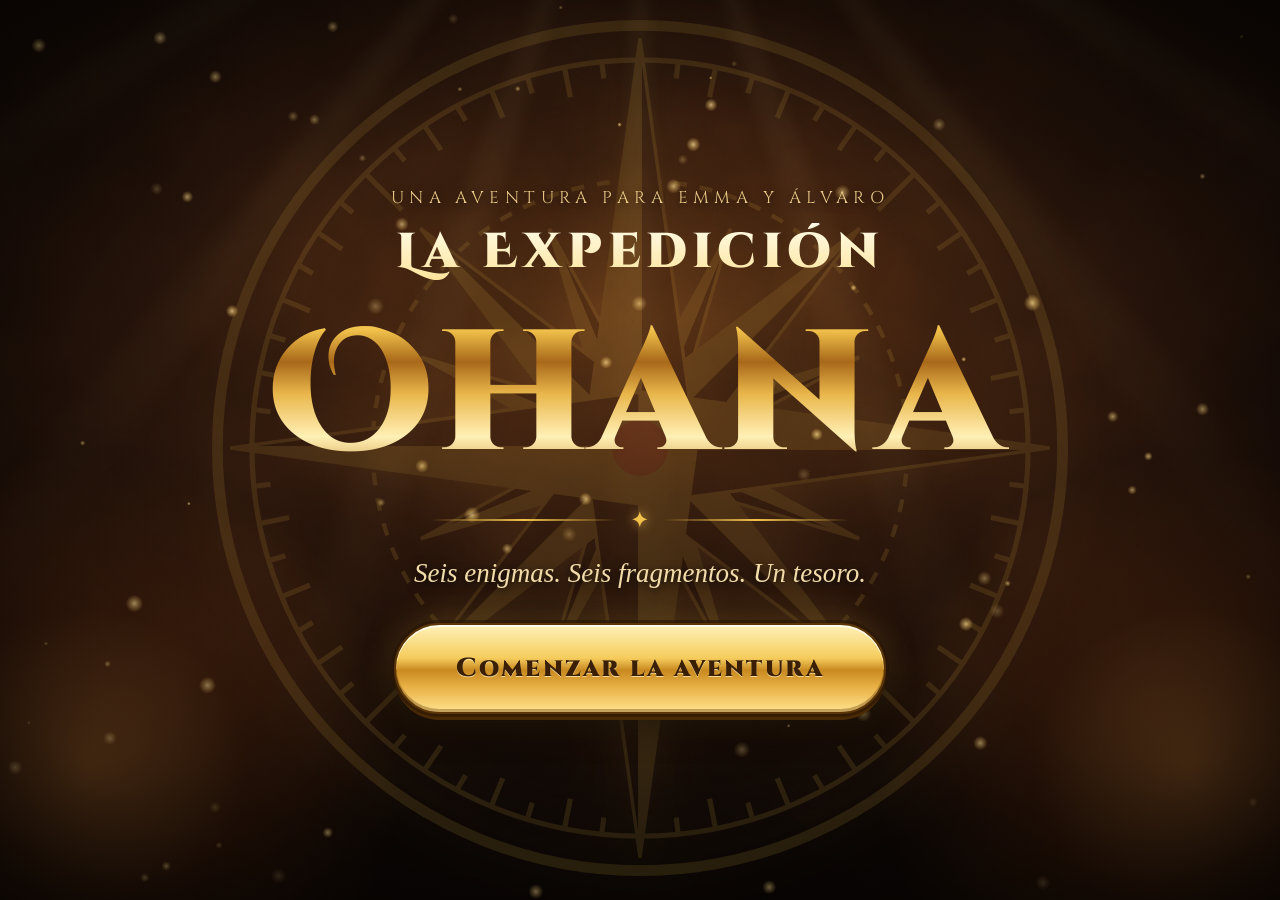
==== index.html @ 1b736126 "La Expedición Ohana: juego de búsqueda del tesoro Seis enigmas, fragmentos de mapa, puzzle, cofre de" ====
<!doctype html>
<html lang="es">
<head>
<meta charset="utf-8">
<meta name="viewport" content="width=device-width, initial-scale=1, maximum-scale=1, user-scalable=no, viewport-fit=cover">
<meta name="theme-color" content="#120a05">
<meta name="mobile-web-app-capable" content="yes">
<title>La Expedición Ohana</title>
<link rel="manifest" href="manifest.webmanifest">
<link rel="icon" href="icons/icon.svg" type="image/svg+xml">
<link rel="preconnect" href="https://fonts.googleapis.com">
<link rel="preconnect" href="https://fonts.gstatic.com" crossorigin>
<link href="https://fonts.googleapis.com/css2?family=Cinzel+Decorative:wght@700;900&family=Cinzel:wght@500;700;900&family=IM+Fell+English:ital@0;1&family=IM+Fell+English+SC&display=swap" rel="stylesheet">
<link rel="stylesheet" href="css/style.css">
</head>
<body>

<!-- Filtros SVG globales y el arte del mapa (se reutiliza en piezas y puzzle) -->
<svg id="globalDefs" width="0" height="0" style="position:absolute" aria-hidden="true">
  <defs>
    <filter id="rough" x="-5%" y="-5%" width="110%" height="110%">
      <feTurbulence type="fractalNoise" baseFrequency="0.035" numOctaves="4" seed="7" result="n"/>
      <feDisplacementMap in="SourceGraphic" in2="n" scale="14" xChannelSelector="R" yChannelSelector="G"/>
    </filter>
    <filter id="inkBleed" x="-5%" y="-5%" width="110%" height="110%">
      <feTurbulence type="fractalNoise" baseFrequency="0.9" numOctaves="2" seed="3" result="n"/>
      <feDisplacementMap in="SourceGraphic" in2="n" scale="1.6"/>
    </filter>
  </defs>
</svg>

<div id="ambient" aria-hidden="true">
  <div class="bg-base"></div>
  <div class="rays"></div>
  <div class="torch torch-l"></div>
  <div class="torch torch-r"></div>
  <canvas id="dust"></canvas>
  <div class="vignette"></div>
</div>

<!-- HUD -->
<header id="hud" class="hidden">
  <button id="parentBtn" class="hud-compass" aria-label="Brújula">
    <svg viewBox="0 0 100 100"><use href="#compassIcon"/></svg>
  </button>
  <div id="medals"></div>
  <button id="soundBtn" class="hud-sound" aria-label="Sonido"></button>
</header>

<main id="stage">

  <!-- INTRO -->
  <section id="s-intro" class="scene">
    <div class="intro-compass" aria-hidden="true">
      <svg viewBox="0 0 100 100"><use href="#compassIcon"/></svg>
    </div>
    <div id="introMascots"></div>
    <div class="intro-content">
      <p class="kicker">Una aventura para <span id="introNames"></span></p>
      <h1 class="title-gold"><span>La Expedición</span><span class="big">Ohana</span></h1>
      <div class="divider"><i></i><b>✦</b><i></i></div>
      <p class="tagline">Seis enigmas. Seis fragmentos. Un tesoro.</p>
      <button id="btnStart" class="btn-gold big">Comenzar la aventura</button>
      <button id="btnRestart" class="btn-ghost hidden">Empezar desde el principio</button>
    </div>
  </section>

  <!-- CARTA -->
  <section id="s-story" class="scene">
    <div class="parchment letter">
      <div class="seal" aria-hidden="true"><span>O</span></div>
      <div class="avatars" id="avatars"></div>
      <div id="letterText" class="letter-text"></div>
      <button id="btnAccept" class="btn-gold hidden">Aceptamos la misión</button>
    </div>
  </section>

  <!-- PISTA -->
  <section id="s-clue" class="scene">
    <div class="parchment clue">
      <p class="clue-num" id="clueNum"></p>
      <h2 class="clue-title" id="clueTitle"></h2>
      <div class="divider ink"><i></i><b>❦</b><i></i></div>
      <div class="riddle" id="riddle"></div>
      <div class="hints" id="hints"></div>
      <button id="btnHint" class="btn-ink">✧ Necesitamos una ayuda</button>
      <div id="clueMascot"></div>
    </div>
    <form id="codeForm" class="code-box" autocomplete="off">
      <label for="codeInput">Código secreto del fragmento</label>
      <div class="code-row">
        <input id="codeInput" type="text" inputmode="text" autocapitalize="characters" autocomplete="off" autocorrect="off" spellcheck="false" maxlength="16" placeholder="· · · · · ·">
        <button type="submit" class="btn-gold">Descifrar</button>
      </div>
      <p id="codeMsg" class="code-msg" aria-live="polite"></p>
    </form>
  </section>

  <!-- PUZZLE -->
  <section id="s-puzzle" class="scene">
    <div class="puzzle-head">
      <h2 class="title-gold small">Reconstruid el mapa</h2>
      <p class="sub">Arrastrad cada fragmento a su sitio</p>
    </div>
    <div id="puzzleWrap"></div>
    <button id="btnToChest" class="btn-gold big hidden">¡Seguir el mapa hasta la X!</button>
  </section>

  <!-- COFRE -->
  <section id="s-chest" class="scene">
    <div class="chest-head">
      <h2 class="title-gold small" id="chestTitle">El Cofre Ohana</h2>
      <p class="sub" id="chestSub">Está sellado con cadenas antiguas… ¡Golpeadlo entre los dos para romperlas!</p>
    </div>
    <div id="chestWrap">
      <div class="chest-rays"></div>
      <div id="chestSvgHolder"></div>
    </div>
    <div class="tap-counter">
      <svg viewBox="0 0 120 120" class="ring">
        <circle cx="60" cy="60" r="52" class="ring-bg"/>
        <circle cx="60" cy="60" r="52" class="ring-fg" id="ringFg"/>
      </svg>
      <div class="tap-num"><b id="tapNum">100</b><span>toques</span></div>
    </div>
    <div id="flash"></div>
  </section>

  <!-- PREMIO -->
  <section id="s-reveal" class="scene">
    <div class="night"></div>
    <div class="castle" id="castle"></div>
    <div class="reveal-content">
      <p class="kicker reveal-step">El tesoro de la Expedición Ohana es…</p>
      <h1 class="title-gold reveal-title reveal-step" id="revealTitle"></h1>
      <div class="ticket reveal-step" id="ticket"></div>
      <div class="mascot-row reveal-step" id="revealMascots"></div>
      <figure class="polaroid reveal-step hidden" id="polaroid">
        <img id="familyPhoto" alt="La familia Ohana">
        <figcaption>Familia Ohana</figcaption>
      </figure>
      <div class="final-msg reveal-step" id="finalMsg"></div>
    </div>
  </section>
</main>

<!-- Overlay de fragmento conseguido -->
<div id="pieceOverlay" class="overlay hidden">
  <div class="ov-rays"></div>
  <div class="ov-content">
    <p class="kicker" id="ovKicker"></p>
    <div class="ov-piece" id="ovPiece"></div>
    <div class="ov-word" id="ovWord"></div>
    <div class="ov-phrase" id="ovPhrase"></div>
    <button id="btnNext" class="btn-gold big"></button>
  </div>
</div>

<!-- Panel de padres -->
<div id="parentPanel" class="overlay hidden">
  <div class="parchment panel">
    <h3>Cuaderno del jefe de expedición</h3>
    <div id="pinStep">
      <p>Introduce el PIN</p>
      <input id="pinInput" type="password" inputmode="numeric" maxlength="6">
      <button id="pinOk" class="btn-ink">Entrar</button>
    </div>
    <div id="parentTools" class="hidden">
      <div id="parentCodes"></div>
      <div class="tools">
        <button data-act="skip" class="btn-ink">Saltar pista actual</button>
        <button data-act="puzzle" class="btn-ink">Ir al puzzle</button>
        <button data-act="chest" class="btn-ink">Ir al cofre</button>
        <button data-act="reveal" class="btn-ink">Ir al premio</button>
        <button data-act="reset" class="btn-ink danger">Reiniciar todo</button>
      </div>
    </div>
    <button id="parentClose" class="btn-ghost dark">Cerrar</button>
  </div>
</div>

<canvas id="fx"></canvas>

<script src="js/config.js"></script>
<script src="js/textures.js"></script>
<script src="js/audio.js"></script>
<script src="js/map.js"></script>
<script src="js/fx.js"></script>
<script src="js/chest.js"></script>
<script src="js/puzzle.js"></script>
<script src="js/app.js"></script>
</body>
</html>
---- css/style.css ----
/* ==========================================================
   LA EXPEDICIÓN OHANA — estilos
   ========================================================== */
:root {
  --ink: #2b1a0e;
  --ink-soft: #5a3a1e;
  --gold-hi: #fff6d0;
  --gold: #f2c24b;
  --gold-mid: #c88a1f;
  --gold-lo: #6b4210;
  --night: #0b0604;
  --ember: #ff8a3d;
  --blood: #8e1b12;
  --paper: none; /* lo rellena textures.js */
  --hud-h: 64px;
  --font-title: 'Cinzel Decorative', 'Cinzel', Georgia, serif;
  --font-caps: 'Cinzel', Georgia, serif;
  --font-body: 'IM Fell English', Georgia, 'Times New Roman', serif;
  --font-sc: 'IM Fell English SC', 'IM Fell English', Georgia, serif;
  color-scheme: dark;
}

* { box-sizing: border-box; -webkit-tap-highlight-color: transparent; }
html, body { margin: 0; height: 100%; overflow: hidden; }
body {
  background: var(--night);
  color: #f3e3c0;
  font-family: var(--font-body);
  user-select: none; -webkit-user-select: none;
  touch-action: manipulation;
  overscroll-behavior: none;
}
button { font: inherit; cursor: pointer; }
.hidden { display: none !important; }

/* ---------- Ambiente ---------- */
#ambient { position: fixed; inset: 0; z-index: 0; pointer-events: none; overflow: hidden; }
.bg-base {
  position: absolute; inset: 0;
  background:
    radial-gradient(ellipse 80% 60% at 50% 35%, #4a2a12 0%, #24130a 45%, #0b0604 100%);
}
.bg-base::after {
  content: ''; position: absolute; inset: 0;
  background-image: var(--paper);
  background-size: 512px;
  mix-blend-mode: overlay; opacity: .35;
}
.rays {
  position: absolute; left: 50%; top: -30%; width: 220vmax; height: 220vmax;
  transform: translateX(-50%);
  background: repeating-conic-gradient(from 0deg at 50% 0%,
    rgba(255, 214, 140, .00) 0deg 6deg,
    rgba(255, 214, 140, .07) 8deg 10deg,
    rgba(255, 214, 140, .00) 12deg 19deg);
  mask-image: radial-gradient(ellipse 40% 45% at 50% 0%, #000 0%, transparent 100%);
  -webkit-mask-image: radial-gradient(ellipse 40% 45% at 50% 0%, #000 0%, transparent 100%);
  filter: blur(6px);
  animation: raysSway 18s ease-in-out infinite alternate;
}
@keyframes raysSway { from { transform: translateX(-50%) rotate(-6deg); } to { transform: translateX(-50%) rotate(6deg); } }
.torch {
  position: absolute; bottom: -20vmin; width: 70vmin; height: 70vmin; border-radius: 50%;
  background: radial-gradient(circle, rgba(255, 150, 60, .45) 0%, rgba(255, 110, 30, .15) 35%, transparent 70%);
  mix-blend-mode: screen;
  animation: flicker 2.3s infinite;
}
.torch-l { left: -25vmin; }
.torch-r { right: -25vmin; animation-delay: -1.1s; animation-duration: 2.9s; }
@keyframes flicker {
  0%,100% { opacity: .85; transform: scale(1); }
  12% { opacity: .65; transform: scale(.97); }
  25% { opacity: .95; transform: scale(1.02); }
  41% { opacity: .7; }
  58% { opacity: 1; transform: scale(1.03); }
  77% { opacity: .78; transform: scale(.98); }
}
#dust { position: absolute; inset: 0; width: 100%; height: 100%; }
.vignette {
  position: absolute; inset: 0;
  background: radial-gradient(ellipse 75% 70% at 50% 45%, transparent 45%, rgba(0,0,0,.75) 100%);
}
#fx { position: fixed; inset: 0; width: 100%; height: 100%; z-index: 60; pointer-events: none; }

/* ---------- Escenas ---------- */
#stage { position: fixed; inset: 0; z-index: 2; }
.scene {
  position: absolute; inset: 0;
  display: flex; flex-direction: column; align-items: center; justify-content: center;
  padding: calc(var(--hud-h) + 12px) 18px 24px;
  opacity: 0; visibility: hidden; pointer-events: none;
  transform: scale(1.03);
  transition: opacity .9s ease, transform 1.2s cubic-bezier(.2,.8,.2,1), visibility 0s .9s;
  overflow-y: auto; overflow-x: hidden;
}
.scene.active {
  opacity: 1; visibility: visible; pointer-events: auto; transform: none;
  transition: opacity .9s ease, transform 1.2s cubic-bezier(.2,.8,.2,1), visibility 0s;
}
#s-intro { padding-top: 24px; }

/* ---------- Tipografía dorada ---------- */
.title-gold {
  font-family: var(--font-title); font-weight: 900; margin: 0; text-align: center; line-height: 1;
  background:
    linear-gradient(105deg, transparent 38%, rgba(255,255,255,.95) 48%, transparent 58%),
    linear-gradient(180deg, #fffbe8 0%, #fde49a 22%, #f2c24b 40%, #a8681a 52%, #e9b64a 64%, #fff0b5 80%, #b9791c 100%);
  background-size: 300% 100%, 100% 100%;
  background-position: 150% 0, 0 0;
  -webkit-background-clip: text; background-clip: text; color: transparent;
  filter: drop-shadow(0 2px 0 #4a2a07) drop-shadow(0 3px 0 #2a1603) drop-shadow(0 10px 22px rgba(0,0,0,.75));
  animation: shine 5s ease-in-out infinite;
}
@keyframes shine { 0%, 55% { background-position: 150% 0, 0 0; } 100% { background-position: -60% 0, 0 0; } }
.title-gold span { display: block; padding: .14em 0 .04em; }
#s-intro .title-gold span:first-child { font-size: clamp(26px, 5.4vmin, 54px); letter-spacing: .12em; }
#s-intro .title-gold .big { font-size: clamp(76px, 19vmin, 190px); letter-spacing: .04em; margin-top: .05em; }
.title-gold.small { font-size: clamp(26px, 5.5vmin, 48px); }

.kicker {
  font-family: var(--font-caps); letter-spacing: .32em; text-transform: uppercase;
  font-size: clamp(12px, 2vmin, 17px); color: #e8c987; margin: 0 0 14px; text-align: center;
  text-shadow: 0 2px 8px rgba(0,0,0,.8);
}
.tagline { font-style: italic; font-size: clamp(18px, 3vmin, 28px); color: #f1dcaa; margin: 8px 0 34px; text-align: center; text-shadow: 0 2px 10px #000; }
.sub { font-style: italic; color: #e9d3a1; text-align: center; margin: 8px 0 0; font-size: clamp(16px, 2.5vmin, 22px); text-shadow: 0 2px 8px #000; }

.divider { display: flex; align-items: center; gap: 14px; width: min(420px, 70vw); margin: 18px auto; color: var(--gold); }
.divider i { flex: 1; height: 2px; background: linear-gradient(90deg, transparent, var(--gold), transparent); }
.divider b { font-size: 20px; text-shadow: 0 0 12px rgba(255,200,90,.8); }
.divider.ink { color: var(--ink-soft); margin: 10px auto 18px; }
.divider.ink i { background: linear-gradient(90deg, transparent, var(--ink-soft), transparent); height: 1.5px; }
.divider.ink b { text-shadow: none; }

/* ---------- Intro ---------- */
.intro-compass {
  position: absolute; width: min(115vmin, 980px); aspect-ratio: 1; left: 50%; top: 50%;
  transform: translate(-50%, -50%); opacity: .13;
  animation: spinSlow 120s linear infinite;
  filter: drop-shadow(0 0 30px rgba(255,190,90,.6));
}
.intro-compass svg { width: 100%; height: 100%; }
@keyframes spinSlow { to { transform: translate(-50%, -50%) rotate(360deg); } }
.intro-content { position: relative; display: flex; flex-direction: column; align-items: center; }
.intro-content > * { opacity: 0; animation: rise 1.4s cubic-bezier(.2,.8,.2,1) forwards; }
.intro-content > *:nth-child(1) { animation-delay: .3s; }
.intro-content > *:nth-child(2) { animation-delay: .7s; }
.intro-content > *:nth-child(3) { animation-delay: 1.3s; }
.intro-content > *:nth-child(4) { animation-delay: 1.6s; }
.intro-content > *:nth-child(5) { animation-delay: 2.1s; }
.intro-content > *:nth-child(6) { animation-delay: 2.4s; }
@keyframes rise { from { opacity: 0; transform: translateY(30px); filter: blur(8px); } to { opacity: 1; transform: none; filter: none; } }

/* ---------- Botones ---------- */
.btn-gold {
  position: relative; overflow: hidden;
  font-family: var(--font-caps); font-weight: 900; letter-spacing: .08em;
  font-size: clamp(16px, 2.4vmin, 21px);
  color: #3a1f05; text-shadow: 0 1px 0 rgba(255,245,200,.7);
  padding: .95em 2em; border-radius: 999px; border: 2px solid #5a3507;
  background: linear-gradient(180deg, #fff1b8 0%, #f5cc5c 38%, #c98a20 52%, #e9b247 72%, #ffe28e 100%);
  box-shadow:
    inset 0 2px 0 rgba(255,255,255,.75), inset 0 -3px 0 rgba(90,50,5,.35),
    0 0 0 3px rgba(40,20,4,.6), 0 6px 0 #4a2a05, 0 14px 30px rgba(0,0,0,.6), 0 0 34px rgba(255,190,80,.25);
  transition: transform .12s, box-shadow .12s, filter .2s;
}
.btn-gold.big { font-size: clamp(18px, 3vmin, 26px); padding: 1em 2.3em; }
.btn-gold::after {
  content: ''; position: absolute; top: -50%; bottom: -50%; width: 40%; left: -60%;
  background: linear-gradient(90deg, transparent, rgba(255,255,255,.85), transparent);
  transform: skewX(-20deg); animation: sheen 3.6s ease-in-out infinite;
}
@keyframes sheen { 0%, 60% { left: -60%; } 100% { left: 130%; } }
.btn-gold:active { transform: translateY(5px); box-shadow: inset 0 2px 0 rgba(255,255,255,.6), 0 0 0 3px rgba(40,20,4,.6), 0 1px 0 #4a2a05, 0 6px 14px rgba(0,0,0,.6); }
.btn-gold.pulse { animation: btnPulse 1.8s ease-in-out infinite; }
@keyframes btnPulse { 0%,100% { filter: brightness(1); } 50% { filter: brightness(1.18) drop-shadow(0 0 18px rgba(255,200,90,.8)); } }

.btn-ghost {
  margin-top: 18px; background: none; border: 1px solid rgba(240,200,120,.4); color: #e8cf9a;
  padding: .6em 1.4em; border-radius: 999px; font-family: var(--font-caps); letter-spacing: .1em; font-size: 14px;
}
.btn-ghost.dark { color: var(--ink); border-color: rgba(60,30,10,.4); }
.btn-ink {
  font-family: var(--font-sc); font-size: clamp(16px, 2.3vmin, 20px); color: var(--ink);
  background: rgba(120, 70, 20, .08); border: 1.5px solid rgba(70,40,15,.45); border-radius: 10px;
  padding: .55em 1.2em; transition: background .2s;
}
.btn-ink:active { background: rgba(120,70,20,.2); }
.btn-ink.danger { color: var(--blood); border-color: rgba(142,27,18,.5); }

/* ---------- Pergamino ---------- */
.parchment {
  position: relative; isolation: isolate;
  color: var(--ink);
  padding: clamp(26px, 5vmin, 56px) clamp(22px, 6vmin, 70px);
  width: min(820px, 100%);
}
.parchment::before {
  content: ''; position: absolute; inset: 0; z-index: -1;
  background-image:
    var(--paper),
    radial-gradient(ellipse at 50% 40%, #fbf0d2 0%, #f0dcab 45%, #ddb979 78%, #b98a4c 100%);
  background-size: 512px, 100% 100%;
  background-blend-mode: multiply;
  box-shadow:
    inset 0 0 70px rgba(110, 60, 15, .55),
    inset 0 0 14px rgba(80, 40, 8, .7),
    0 25px 60px rgba(0,0,0,.7), 0 4px 0 rgba(0,0,0,.2);
  border-radius: 6px;
  filter: url(#rough);
}
.parchment::after { /* manchas de tiempo */
  content: ''; position: absolute; inset: 0; z-index: -1; pointer-events: none; border-radius: 6px;
  background:
    radial-gradient(circle at 12% 18%, rgba(120,70,20,.18) 0, transparent 9%),
    radial-gradient(circle at 88% 82%, rgba(120,70,20,.14) 0, transparent 12%),
    radial-gradient(circle at 78% 14%, rgba(90,50,10,.10) 0, transparent 6%);
  filter: url(#rough);
}

/* Carta */
.letter { margin-top: 30px; max-width: 760px; text-align: left; transform-origin: top center; }
#s-story.active .letter { animation: unroll 1.4s cubic-bezier(.2,.8,.2,1) both; }
@keyframes unroll { from { clip-path: inset(0 0 100% 0); transform: translateY(-20px); } to { clip-path: inset(0 0 0 0); transform: none; } }
.letter-text { font-size: clamp(18px, 2.75vmin, 25px); line-height: 1.55; min-height: 9em; }
.letter-text p { margin: 0 0 .7em; }
.letter-text .w { opacity: 0; transition: opacity .5s; }
.letter-text .w.on { opacity: 1; }
.letter-text .sig { font-style: italic; text-align: right; }
.letter .btn-gold { display: block; margin: 22px auto 0; }
.seal {
  position: absolute; right: clamp(14px, 4vmin, 40px); top: -26px; width: 84px; height: 84px; border-radius: 50%;
  background: radial-gradient(circle at 35% 30%, #d8473a, #8e1b12 55%, #4a0a05 100%);
  box-shadow: 0 6px 14px rgba(0,0,0,.55), inset 0 -4px 8px rgba(0,0,0,.4), inset 0 3px 6px rgba(255,160,140,.35);
  display: grid; place-items: center; transform: rotate(-12deg);
  clip-path: polygon(50% 0, 62% 6%, 76% 4%, 84% 15%, 96% 22%, 95% 37%, 100% 50%, 95% 63%, 96% 78%, 84% 85%, 76% 96%, 62% 94%, 50% 100%, 38% 94%, 24% 96%, 16% 85%, 4% 78%, 5% 63%, 0 50%, 5% 37%, 4% 22%, 16% 15%, 24% 4%, 38% 6%);
}
.seal span { font-family: var(--font-title); font-size: 38px; color: #5a0d07; text-shadow: 0 1px 0 rgba(255,140,120,.4), 0 -1px 0 rgba(0,0,0,.4); }
.avatars { display: flex; gap: 22px; justify-content: center; margin-bottom: 14px; }
.avatar { display: flex; flex-direction: column; align-items: center; gap: 6px; font-family: var(--font-caps); font-weight: 700; color: var(--ink-soft); letter-spacing: .12em; font-size: 14px; }
.medallion {
  width: clamp(70px, 12vmin, 104px); aspect-ratio: 1; border-radius: 50%; padding: 5px;
  background: conic-gradient(from 30deg, #fff2b8, #c88a1f, #7a4a0f, #f2c24b, #fff2b8, #a8681a, #fff2b8);
  box-shadow: 0 6px 14px rgba(60,30,5,.5);
}
.medallion > * { width: 100%; height: 100%; border-radius: 50%; object-fit: cover; display: grid; place-items: center; }
.medallion .mono {
  background: radial-gradient(circle at 35% 30%, #4a2c14, #1d0f06);
  font-family: var(--font-title); font-weight: 900; color: var(--gold); font-size: clamp(30px, 5.5vmin, 46px);
  text-shadow: 0 2px 0 #000;
}

/* Pista */
.clue { max-width: 820px; text-align: center; }
.clue-num { font-family: var(--font-caps); letter-spacing: .35em; font-size: 13px; color: var(--ink-soft); margin: 0 0 6px; text-transform: uppercase; }
.clue-title { font-family: var(--font-caps); font-weight: 900; font-size: clamp(24px, 4.2vmin, 40px); margin: 0; color: #3a200b; text-shadow: 0 1px 0 rgba(255,240,200,.6); }
.riddle { font-size: clamp(18px, 2.85vmin, 27px); line-height: 1.5; font-style: italic; }
.riddle p { margin: 0 0 .25em; opacity: 0; transform: translateY(8px); filter: blur(4px); transition: all .9s ease; }
.riddle p.on { opacity: 1; transform: none; filter: none; }
.riddle p:first-child::first-letter { font-family: var(--font-title); font-size: 1.9em; color: #8e1b12; font-style: normal; line-height: .8; }
.hints { margin-top: 14px; }
.hint {
  margin: 10px auto 0; max-width: 620px; padding: 10px 14px; border-left: 3px solid #8e1b12;
  background: rgba(142,27,18,.07); text-align: left; font-size: clamp(16px, 2.4vmin, 21px);
  animation: inkIn .8s ease both;
}
.hint b { font-family: var(--font-sc); color: #8e1b12; font-weight: normal; }
@keyframes inkIn { from { opacity: 0; filter: blur(6px); } to { opacity: 1; filter: none; } }
.clue .btn-ink { margin-top: 16px; }

/* Código (tablilla de piedra) */
.code-box {
  margin-top: 22px; width: min(820px, 100%);
  padding: 18px 20px 14px; border-radius: 14px;
  background:
    var(--paper),
    linear-gradient(180deg, #3d3530 0%, #29221d 100%);
  background-size: 512px, 100%;
  background-blend-mode: overlay;
  box-shadow: inset 0 2px 0 rgba(255,255,255,.08), inset 0 -4px 10px rgba(0,0,0,.5), 0 14px 34px rgba(0,0,0,.6), 0 0 0 2px #120d0a, 0 0 0 4px rgba(200,140,40,.35);
}
.code-box label { display: block; text-align: center; font-family: var(--font-caps); letter-spacing: .3em; text-transform: uppercase; font-size: 12px; color: #c9a86a; margin-bottom: 10px; }
.code-row { display: flex; gap: 12px; align-items: center; }
#codeInput {
  flex: 1; min-width: 0; height: 64px; border-radius: 10px; border: none; outline: none;
  background: #17110d; color: #f5cf6a;
  box-shadow: inset 0 4px 10px rgba(0,0,0,.8), inset 0 -1px 0 rgba(255,255,255,.06);
  font-family: var(--font-caps); font-weight: 900; font-size: clamp(22px, 4vmin, 34px); letter-spacing: .28em;
  text-align: center; text-transform: uppercase;
  text-shadow: 0 0 12px rgba(245,190,80,.5), 0 -1px 0 #000;
}
#codeInput::placeholder { color: #5b4a37; letter-spacing: .2em; text-shadow: none; }
#codeInput:focus { box-shadow: inset 0 4px 10px rgba(0,0,0,.8), 0 0 0 2px rgba(245,190,80,.6), 0 0 22px rgba(245,190,80,.3); }
.code-row .btn-gold { padding: .9em 1.4em; white-space: nowrap; }
.code-msg { min-height: 1.4em; margin: 10px 0 0; text-align: center; font-style: italic; font-size: 18px; }
.code-msg.bad { color: #ff8b70; }
.code-msg.good { color: #ffe08a; }
.code-box.shake { animation: shake .55s; }
@keyframes shake { 10%,90% { transform: translateX(-2px); } 20%,80% { transform: translateX(5px); } 30%,50%,70% { transform: translateX(-10px); } 40%,60% { transform: translateX(10px); } }

/* ---------- HUD ---------- */
#hud {
  position: fixed; top: 0; left: 0; right: 0; height: var(--hud-h); z-index: 30;
  display: flex; align-items: center; justify-content: space-between; padding: 0 14px;
  background: linear-gradient(180deg, rgba(10,5,2,.85), rgba(10,5,2,0));
}
.hud-compass, .hud-sound {
  width: 46px; height: 46px; border-radius: 50%; border: none; padding: 4px;
  background: radial-gradient(circle at 35% 30%, #4a2c14, #1a0d05);
  box-shadow: 0 0 0 2px #c88a1f, 0 4px 10px rgba(0,0,0,.6);
  color: var(--gold); font-size: 20px;
}
.hud-compass svg { width: 100%; height: 100%; }
#medals { display: flex; gap: clamp(6px, 1.4vmin, 12px); }
.medal {
  width: clamp(34px, 6vmin, 46px); aspect-ratio: 1; border-radius: 50%;
  display: grid; place-items: center; position: relative;
  background: radial-gradient(circle at 40% 35%, #2c1a0c, #120904);
  box-shadow: 0 0 0 2px #6b4a24, inset 0 3px 6px rgba(0,0,0,.8);
  font-family: var(--font-caps); font-weight: 900; color: #6b4a24; font-size: 14px;
  transition: all .6s;
}
.medal.done {
  background: radial-gradient(circle at 35% 30%, #fff3c0, #f2c24b 45%, #a8681a 100%);
  box-shadow: 0 0 0 2px #fff0b0, 0 0 18px rgba(255,200,80,.85), inset 0 -3px 5px rgba(90,50,5,.5);
  color: #4a2a05;
}
.medal.current { box-shadow: 0 0 0 2px #f2c24b, 0 0 14px rgba(255,200,80,.5), inset 0 3px 6px rgba(0,0,0,.8); color: var(--gold); animation: medalPulse 1.6s ease-in-out infinite; }
@keyframes medalPulse { 50% { transform: scale(1.12); } }
.medal.pop { animation: medalPop .9s cubic-bezier(.2,1.6,.4,1); }
@keyframes medalPop { 0% { transform: scale(.3) rotate(-90deg); } 100% { transform: none; } }

/* ---------- Overlay fragmento ---------- */
.overlay {
  position: fixed; inset: 0; z-index: 50; display: grid; place-items: center;
  background: radial-gradient(ellipse at center, rgba(40,20,5,.88), rgba(4,2,1,.96));
  animation: fadeIn .5s ease both; overflow-y: auto; padding: 20px;
}
@keyframes fadeIn { from { opacity: 0; } }
.ov-rays {
  position: absolute; left: 50%; top: 42%; width: 200vmax; height: 200vmax; transform: translate(-50%,-50%);
  background: repeating-conic-gradient(rgba(255,210,120,.16) 0 7deg, transparent 7deg 18deg);
  mask-image: radial-gradient(circle, #000 0%, transparent 55%);
  -webkit-mask-image: radial-gradient(circle, #000 0%, transparent 55%);
  animation: spin 40s linear infinite; pointer-events: none;
}
@keyframes spin { to { transform: translate(-50%,-50%) rotate(360deg); } }
.ov-content { position: relative; display: flex; flex-direction: column; align-items: center; text-align: center; }
.ov-piece { width: min(56vmin, 420px); aspect-ratio: 1; perspective: 900px; margin: 6px 0 4px; }
.ov-piece svg { width: 100%; height: 100%; overflow: visible; filter: drop-shadow(0 0 26px rgba(255,200,90,.7)) drop-shadow(0 20px 30px rgba(0,0,0,.8)); animation: pieceIn 1.6s cubic-bezier(.2,.9,.25,1) both; }
@keyframes pieceIn {
  0% { transform: scale(.1) rotateY(720deg) rotateZ(-40deg); opacity: 0; }
  60% { opacity: 1; }
  100% { transform: none; opacity: 1; }
}
.ov-word {
  font-family: var(--font-title); font-weight: 900; font-size: clamp(34px, 7vmin, 64px); color: #ffe7a0;
  letter-spacing: .08em; text-shadow: 0 0 20px rgba(255,190,80,.8), 0 4px 0 #4a2a05;
  animation: stamp .7s 1.5s cubic-bezier(.3,1.8,.5,1) both;
}
@keyframes stamp { from { transform: scale(3); opacity: 0; } to { transform: none; opacity: 1; } }
.ov-phrase { font-style: italic; color: #e8cf9a; font-size: clamp(16px, 2.6vmin, 22px); margin: 8px 0 24px; min-height: 1.4em; animation: fadeIn 1s 2.1s both; }
.ov-phrase em { color: #ffe08a; }
#btnNext { animation: rise 1s 2.4s both; }

/* ---------- Puzzle ---------- */
#s-puzzle { justify-content: flex-start; padding-bottom: 12px; overflow: hidden; }
.puzzle-head { flex: none; }
#puzzleWrap { flex: 1; width: 100%; min-height: 0; position: relative; margin-top: 8px; }
#puzzleWrap svg { width: 100%; height: 100%; display: block; touch-action: none; overflow: visible; }
.piece { cursor: grab; }
.piece.dragging { cursor: grabbing; }
.piece.locked { cursor: default; }
.piece .outline { fill: none; stroke: rgba(60,30,8,.85); stroke-width: 3; }
.piece.locked .outline { stroke: rgba(60,30,8,.0); transition: stroke 1.5s; }
.piece-glow { animation: snapGlow 1s ease-out both; }
@keyframes snapGlow { 0% { stroke: #fff4c2; stroke-width: 14; opacity: 1; } 100% { stroke: #f2c24b; stroke-width: 2; opacity: 0; } }
#btnToChest { flex: none; margin-top: 10px; }
.map-x { animation: xPulse 1.4s ease-in-out infinite; transform-box: fill-box; transform-origin: center; }
@keyframes xPulse { 50% { transform: scale(1.18); filter: drop-shadow(0 0 10px #ff4020); } }
.trail-draw { stroke-dasharray: 3000; stroke-dashoffset: 3000; animation: drawTrail 3.5s ease forwards; }
@keyframes drawTrail { to { stroke-dashoffset: 0; } }

/* ---------- Cofre ---------- */
#s-chest { justify-content: flex-start; overflow: hidden; }
.chest-head { flex: none; max-width: 760px; }
#chestWrap { position: relative; flex: 1; width: 100%; min-height: 0; display: grid; place-items: center; touch-action: none; }
#chestSvgHolder { width: min(78vmin, 640px); aspect-ratio: 600/520; position: relative; z-index: 2; }
#chestSvgHolder svg { width: 100%; height: 100%; overflow: visible; }
.chest-rays {
  position: absolute; left: 50%; top: 52%; width: 150vmax; height: 150vmax; transform: translate(-50%,-50%);
  background: repeating-conic-gradient(rgba(255,215,130,.22) 0 5deg, transparent 5deg 14deg);
  mask-image: radial-gradient(circle, #000 0%, transparent 45%);
  -webkit-mask-image: radial-gradient(circle, #000 0%, transparent 45%);
  opacity: 0; animation: spin 30s linear infinite; transition: opacity 1s;
}
#chestG { transform-origin: 300px 470px; transform-box: view-box; }
#chestG.bump { animation: bump .22s cubic-bezier(.3,1.6,.5,1); }
@keyframes bump { 0% { transform: scale(1.06, .93); } 100% { transform: none; } }
#chestG.quake { animation: quake .5s linear infinite; }
@keyframes quake { 0%,100% { transform: translate(0,0) rotate(0); } 20% { transform: translate(-4px,1px) rotate(-.6deg); } 40% { transform: translate(4px,-2px) rotate(.6deg); } 60% { transform: translate(-3px,2px) rotate(-.4deg); } 80% { transform: translate(3px,-1px) rotate(.4deg); } }
.chain-fall { animation: chainFall 1.4s cubic-bezier(.5,0,.8,.5) forwards; }
@keyframes chainFall { to { transform: translateY(420px) rotate(25deg); opacity: 0; } }
#lid { transform-origin: 300px 250px; transform-box: view-box; transition: transform 1.6s cubic-bezier(.3,1.4,.4,1); }
#lid.open { transform: translateY(-120px) rotate(-18deg) translateX(-40px); }
.tap-counter { position: relative; flex: none; width: 120px; height: 120px; margin-top: 4px; }
.tap-counter .ring { width: 100%; height: 100%; transform: rotate(-90deg); }
.ring-bg { fill: rgba(10,5,2,.6); stroke: rgba(200,140,40,.25); stroke-width: 8; }
.ring-fg { fill: none; stroke: url(#ringGrad); stroke: #f2c24b; stroke-width: 8; stroke-linecap: round; stroke-dasharray: 326.7; stroke-dashoffset: 326.7; transition: stroke-dashoffset .25s; filter: drop-shadow(0 0 6px rgba(255,200,80,.9)); }
.tap-num { position: absolute; inset: 0; display: grid; place-content: center; text-align: center; }
.tap-num b { font-family: var(--font-caps); font-weight: 900; font-size: 40px; color: #ffe7a0; line-height: 1; text-shadow: 0 0 14px rgba(255,190,80,.8), 0 2px 0 #000; }
.tap-num span { font-family: var(--font-caps); letter-spacing: .2em; font-size: 11px; color: #c9a86a; text-transform: uppercase; }
.tap-num b.tick { animation: tick .2s; }
@keyframes tick { 0% { transform: scale(1.35); } }
#flash { position: fixed; inset: 0; background: #fff8e0; opacity: 0; pointer-events: none; z-index: 40; }
#flash.go { animation: flash 2.6s ease forwards; }
@keyframes flash { 0% { opacity: 0; } 25% { opacity: 1; } 60% { opacity: 1; } 100% { opacity: 0; } }

/* ---------- Premio ---------- */
#s-reveal { justify-content: flex-start; padding-top: 40px; padding-bottom: 60px; }
.night {
  position: fixed; inset: 0; z-index: -1;
  background:
    radial-gradient(ellipse 120% 60% at 50% 110%, rgba(255,120,170,.45), transparent 60%),
    radial-gradient(ellipse 80% 50% at 50% 100%, rgba(255,190,120,.35), transparent 60%),
    linear-gradient(180deg, #050719 0%, #0d1240 35%, #2a1856 70%, #5a2a66 100%);
}
.castle { position: fixed; left: 0; right: 0; bottom: 0; z-index: -1; height: min(34vh, 380px); pointer-events: none; opacity: .9; }
.castle svg { width: 100%; height: 100%; overflow: visible; }
.reveal-content { position: relative; display: flex; flex-direction: column; align-items: center; width: min(860px, 100%); }
.reveal-step { opacity: 0; transform: translateY(30px); transition: opacity 1.4s ease, transform 1.4s cubic-bezier(.2,.8,.2,1); }
.reveal-step.on { opacity: 1; transform: none; }
.reveal-title { font-size: clamp(38px, 8.6vmin, 92px); line-height: 1.05; margin: 6px 0 26px; }
.reveal-title { background: none; animation: none; }
.reveal-title .l {
  display: inline-block; opacity: 0; transform: translateY(-60px) scale(2); padding-top: .12em;
  background: linear-gradient(180deg, #fffbe8 0%, #fde49a 22%, #f2c24b 40%, #a8681a 52%, #e9b64a 64%, #fff0b5 80%, #b9791c 100%);
  -webkit-background-clip: text; background-clip: text; color: transparent;
}
.reveal-title.on .l { animation: letterDrop .7s cubic-bezier(.3,1.6,.5,1) forwards; }
@keyframes letterDrop { to { opacity: 1; transform: none; } }

.ticket {
  position: relative; width: min(760px, 100%); display: flex; border-radius: 18px; overflow: hidden;
  color: #3a2005;
  background:
    linear-gradient(115deg, transparent 30%, rgba(255,255,255,.55) 45%, transparent 60%),
    linear-gradient(135deg, #fff3c4 0%, #f5cc5c 30%, #d79a2b 55%, #ffe596 75%, #c88a1f 100%);
  background-size: 300% 100%, 100% 100%;
  animation: ticketShine 4s ease-in-out infinite;
  box-shadow: 0 0 0 2px #fff4c2, 0 0 0 5px #8a5a12, 0 30px 70px rgba(0,0,0,.7), 0 0 80px rgba(255,200,90,.35);
}
@keyframes ticketShine { 0% { background-position: 120% 0, 0 0; } 100% { background-position: -80% 0, 0 0; } }
.ticket .main { flex: 1; padding: clamp(18px, 3.5vmin, 30px) clamp(18px, 4vmin, 36px); text-align: left; }
.ticket .stub {
  width: clamp(100px, 18vmin, 150px); border-left: 3px dashed rgba(90,50,5,.55); display: flex; flex-direction: column;
  align-items: center; justify-content: center; text-align: center; padding: 12px; gap: 8px;
}
.ticket .stub b { font-family: var(--font-title); font-size: clamp(30px, 6vmin, 48px); line-height: 1; }
.ticket .stub small { font-family: var(--font-caps); font-weight: 700; letter-spacing: .15em; font-size: 11px; }
.ticket .t-k { font-family: var(--font-caps); font-weight: 900; letter-spacing: .3em; font-size: 12px; opacity: .75; }
.ticket .t-dest { font-family: var(--font-title); font-weight: 900; font-size: clamp(28px, 5.6vmin, 50px); line-height: 1.05; margin: 4px 0 14px; }
.ticket .t-grid { display: grid; grid-template-columns: repeat(auto-fit, minmax(140px, 1fr)); gap: 10px 18px; }
.ticket .t-grid div { font-family: var(--font-caps); font-weight: 700; font-size: clamp(14px, 2.2vmin, 18px); }
.ticket .t-grid small { display: block; font-size: 10px; letter-spacing: .25em; opacity: .7; font-weight: 900; }
.ticket::before, .ticket::after { /* muescas */
  content: ''; position: absolute; width: 30px; height: 30px; border-radius: 50%; background: #1c1446;
  right: calc(clamp(100px, 18vmin, 150px) - 15px);
}
.ticket::before { top: -15px; }
.ticket::after { bottom: -15px; }

.polaroid {
  margin: 34px 0 0; background: #fbf7ee; padding: 14px 14px 46px; transform: rotate(-3deg);
  box-shadow: 0 25px 50px rgba(0,0,0,.6); width: min(440px, 86vw);
}
.polaroid img { display: block; width: 100%; aspect-ratio: 4/3; object-fit: cover; background: #222; }
.polaroid figcaption { font-family: var(--font-body); font-style: italic; color: #333; text-align: center; margin-top: 10px; font-size: 22px; }
.final-msg { margin-top: 34px; padding: 22px 26px; border-radius: 18px; background: rgba(8,6,28,.55); backdrop-filter: blur(6px); -webkit-backdrop-filter: blur(6px); box-shadow: 0 0 0 1px rgba(255,217,138,.25); text-align: center; font-size: clamp(18px, 3vmin, 26px); line-height: 1.6; color: #fff3d6; text-shadow: 0 2px 12px #000; font-style: italic; max-width: 760px; }
.final-msg .date { font-family: var(--font-caps); font-style: normal; font-weight: 900; letter-spacing: .4em; color: #ffd98a; font-size: .8em; margin-bottom: 12px; }
.final-msg .sig { margin-top: 16px; font-family: var(--font-title); font-style: normal; color: #ffd98a; }

/* ---------- Panel de padres ---------- */
.panel { max-width: 560px; text-align: center; }
.panel h3 { font-family: var(--font-caps); margin: 0 0 12px; }
.panel input { font-size: 26px; text-align: center; width: 160px; padding: 8px; border-radius: 8px; border: 1px solid #8a6a3a; background: #fff8e6; margin: 8px; }
.panel .tools { display: grid; grid-template-columns: 1fr 1fr; gap: 10px; margin-top: 14px; }
#parentCodes { text-align: left; font-size: 15px; line-height: 1.5; }
#parentCodes code { font-family: var(--font-caps); font-weight: 900; color: #8e1b12; }

@media (max-height: 640px) {
  :root { --hud-h: 54px; }
  .divider { margin: 10px auto; }
}
@media (prefers-reduced-motion: reduce) {
  .rays, .intro-compass, .ov-rays, .chest-rays { animation: none; }
}

/* ---------- Mascotas ---------- */
.mascot { pointer-events: none; filter: drop-shadow(0 18px 24px rgba(0,0,0,.6)); }
#introMascots .mascot { position: absolute; bottom: 0; height: min(46vh, 440px); max-width: 30vw; object-fit: contain; z-index: 1; opacity: 0; animation: mascotIn 1.4s 2.6s cubic-bezier(.2,1.3,.4,1) forwards; }
#introMascots .m-left { left: 2vw; }
#introMascots .m-right { right: 2vw; animation-delay: 2.9s; }
@keyframes mascotIn { from { opacity: 0; transform: translateY(60px) scale(.8); } to { opacity: 1; transform: none; } }
.m-clue { position: absolute; right: -28px; bottom: -36px; height: clamp(110px, 20vmin, 180px); animation: bob 3s ease-in-out infinite; }
@keyframes bob { 50% { transform: translateY(-8px) rotate(2deg); } }
.mascot-row { display: flex; justify-content: center; gap: 8vw; margin-top: 24px; }
.mascot-row:empty { display: none; }
.mascot-row .mascot { height: min(30vh, 260px); animation: bob 2.4s ease-in-out infinite; }
.mascot-row .m-b { animation-delay: -1.2s; }
@media (max-width: 760px) { #introMascots { display: none; } }
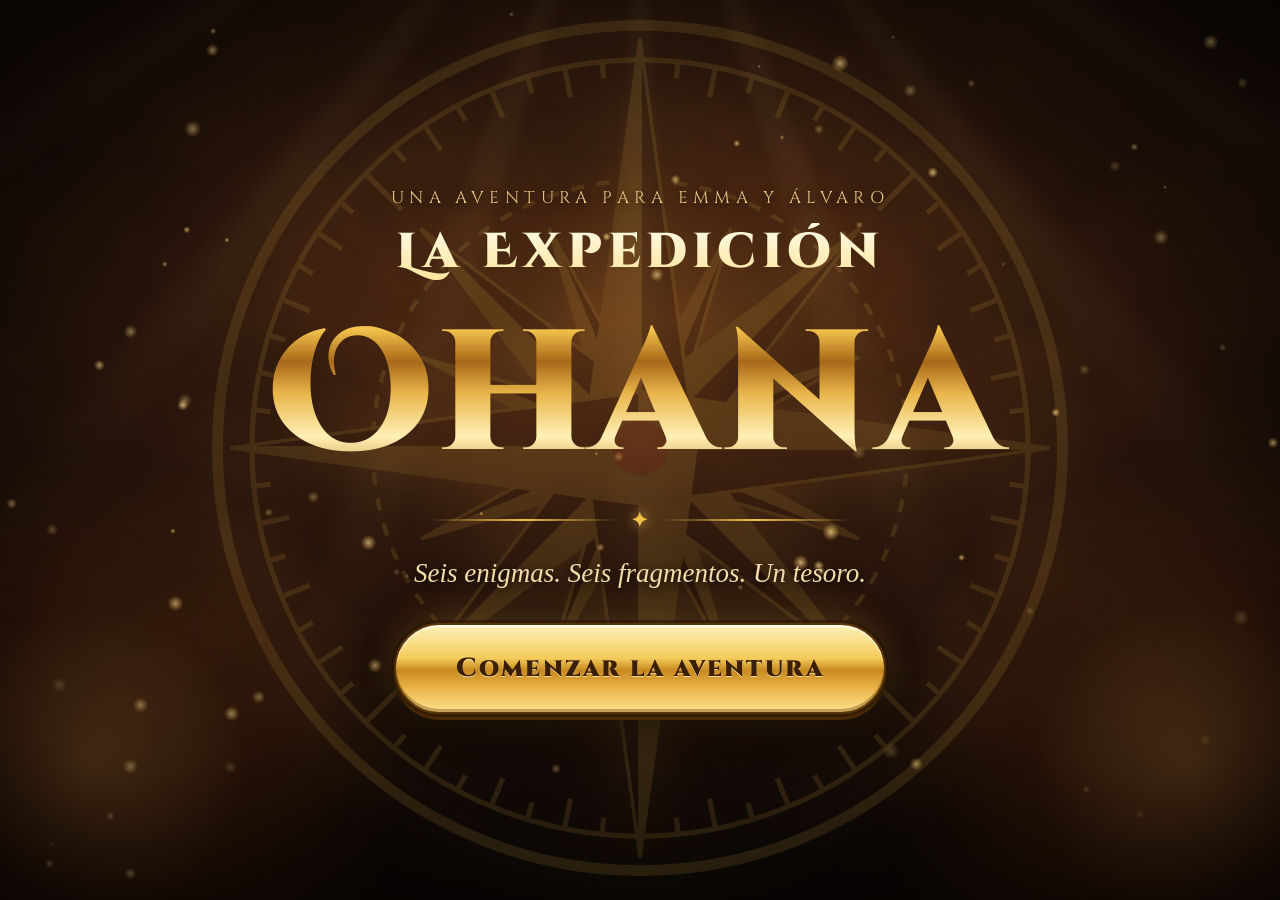
==== commit 3623306f: "Mensaje de boda más legible en la pantalla del premio Co-Authored-By: Claude Opus 5.5 <noreply@anthr" ====
--- a/index.html
+++ b/index.html
@@ -10,7 +10,7 @@
 <link rel="icon" href="icons/icon.svg" type="image/svg+xml">
 <link rel="preconnect" href="https://fonts.googleapis.com">
 <link rel="preconnect" href="https://fonts.gstatic.com" crossorigin>
-<link href="https://fonts.googleapis.com/css2?family=Cinzel+Decorative:wght@700;900&family=Cinzel:wght@500;700;900&family=IM+Fell+English:ital@0;1&family=IM+Fell+English+SC&display=swap" rel="stylesheet">
+<link href="https://fonts.googleapis.com/css2?family=Cinzel+Decorative:wght@700;900&family=Cinzel:wght@500;700;900&family=IM+Fell+English:ital@0;1&family=IM+Fell+English+SC&family=Cormorant+Garamond:ital,wght@0,500;0,600;1,500;1,600&family=Great+Vibes&display=swap" rel="stylesheet">
 <link rel="stylesheet" href="css/style.css">
 </head>
 <body>
--- a/css/style.css
+++ b/css/style.css
@@ -476,9 +476,25 @@
 }
 .polaroid img { display: block; width: 100%; aspect-ratio: 4/3; object-fit: cover; background: #222; }
 .polaroid figcaption { font-family: var(--font-body); font-style: italic; color: #333; text-align: center; margin-top: 10px; font-size: 22px; }
-.final-msg { margin-top: 34px; padding: 22px 26px; border-radius: 18px; background: rgba(8,6,28,.55); backdrop-filter: blur(6px); -webkit-backdrop-filter: blur(6px); box-shadow: 0 0 0 1px rgba(255,217,138,.25); text-align: center; font-size: clamp(18px, 3vmin, 26px); line-height: 1.6; color: #fff3d6; text-shadow: 0 2px 12px #000; font-style: italic; max-width: 760px; }
-.final-msg .date { font-family: var(--font-caps); font-style: normal; font-weight: 900; letter-spacing: .4em; color: #ffd98a; font-size: .8em; margin-bottom: 12px; }
-.final-msg .sig { margin-top: 16px; font-family: var(--font-title); font-style: normal; color: #ffd98a; }
+.final-msg {
+  position: relative; margin-top: 40px; max-width: 720px; width: 100%;
+  padding: clamp(26px, 5vmin, 44px) clamp(22px, 6vmin, 56px);
+  border-radius: 14px; text-align: center; color: #2b1a0e;
+  background: radial-gradient(ellipse at 50% 35%, #fffcf4 0%, #fbf3e2 55%, #f1e3c4 100%);
+  box-shadow: 0 0 0 1px #d8b86a, 0 0 0 7px rgba(251,244,226,.12), 0 0 0 8px rgba(216,184,106,.5), 0 30px 70px rgba(0,0,0,.65), 0 0 90px rgba(255,190,140,.25);
+  font-family: 'Cormorant Garamond', Georgia, serif;
+}
+.final-msg .date {
+  font-family: var(--font-caps); font-weight: 900; letter-spacing: .45em; color: #9a6a1c;
+  font-size: clamp(13px, 2vmin, 16px); margin-bottom: 18px;
+}
+.final-msg .date::before, .final-msg .date::after { content: '✦'; margin: 0 .8em; color: #c9a14a; letter-spacing: 0; }
+.final-msg .body p { margin: 0; text-wrap: balance; font-size: clamp(21px, 3.3vmin, 29px); line-height: 1.45; font-weight: 600; }
+.final-msg blockquote {
+  margin: 22px auto 0; padding: 18px 0 0; border-top: 1px solid rgba(154,106,28,.35); max-width: 560px;
+  font-style: italic; font-weight: 500; font-size: clamp(21px, 3.3vmin, 29px); line-height: 1.45; color: #7a2418; text-wrap: balance;
+}
+.final-msg .sig { margin-top: 18px; font-family: 'Great Vibes', cursive; font-size: clamp(34px, 6vmin, 52px); color: #9a6a1c; line-height: 1.1; }
 
 /* ---------- Panel de padres ---------- */
 .panel { max-width: 560px; text-align: center; }
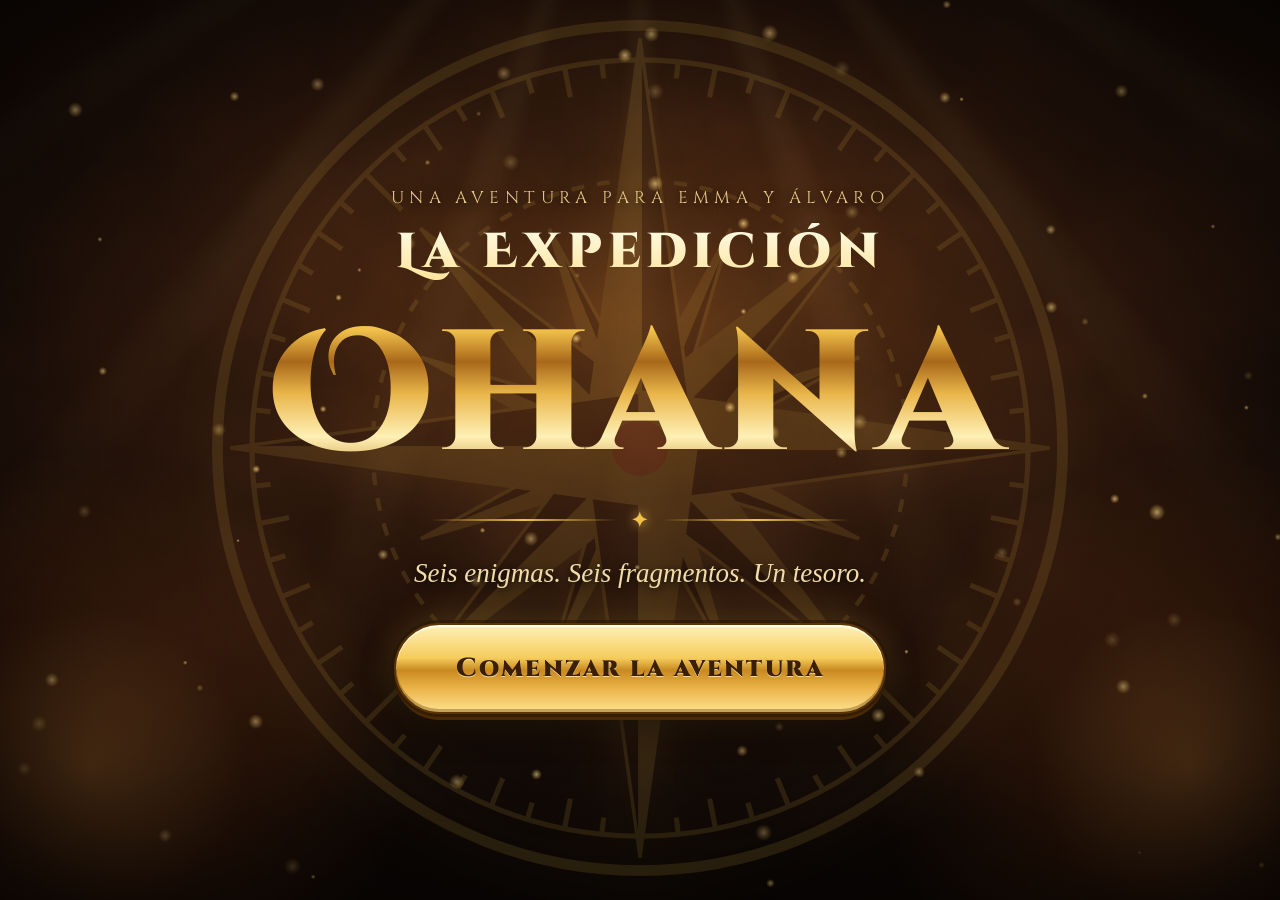
==== commit 4486bb84: "Rediseño del final: foto en arco dorado y mensaje en tarjeta de invitación Co-Authored-By: Claude Op" ====
--- a/index.html
+++ b/index.html
@@ -135,11 +135,13 @@
       <h1 class="title-gold reveal-title reveal-step" id="revealTitle"></h1>
       <div class="ticket reveal-step" id="ticket"></div>
       <div class="mascot-row reveal-step" id="revealMascots"></div>
-      <figure class="polaroid reveal-step hidden" id="polaroid">
-        <img id="familyPhoto" alt="La familia Ohana">
-        <figcaption>Familia Ohana</figcaption>
-      </figure>
-      <div class="final-msg reveal-step" id="finalMsg"></div>
+      <section class="keepsake reveal-step" id="keepsake">
+        <figure class="arch hidden" id="polaroid">
+          <div class="arch-frame"><img id="familyPhoto" alt="La familia Ohana"></div>
+          <figcaption class="ribbon"><span>Familia Ohana</span></figcaption>
+        </figure>
+        <div class="final-msg" id="finalMsg"></div>
+      </section>
     </div>
   </section>
 </main>
--- a/css/style.css
+++ b/css/style.css
@@ -417,7 +417,7 @@
 @keyframes flash { 0% { opacity: 0; } 25% { opacity: 1; } 60% { opacity: 1; } 100% { opacity: 0; } }
 
 /* ---------- Premio ---------- */
-#s-reveal { justify-content: flex-start; padding-top: 40px; padding-bottom: 60px; }
+#s-reveal { justify-content: flex-start; padding-top: 40px; padding-bottom: min(30vh, 320px); }
 .night {
   position: fixed; inset: 0; z-index: -1;
   background:
@@ -470,31 +470,56 @@
 .ticket::before { top: -15px; }
 .ticket::after { bottom: -15px; }
 
-.polaroid {
-  margin: 34px 0 0; background: #fbf7ee; padding: 14px 14px 46px; transform: rotate(-3deg);
-  box-shadow: 0 25px 50px rgba(0,0,0,.6); width: min(440px, 86vw);
-}
-.polaroid img { display: block; width: 100%; aspect-ratio: 4/3; object-fit: cover; background: #222; }
-.polaroid figcaption { font-family: var(--font-body); font-style: italic; color: #333; text-align: center; margin-top: 10px; font-size: 22px; }
-.final-msg {
-  position: relative; margin-top: 40px; max-width: 720px; width: 100%;
-  padding: clamp(26px, 5vmin, 44px) clamp(22px, 6vmin, 56px);
-  border-radius: 14px; text-align: center; color: #2b1a0e;
-  background: radial-gradient(ellipse at 50% 35%, #fffcf4 0%, #fbf3e2 55%, #f1e3c4 100%);
-  box-shadow: 0 0 0 1px #d8b86a, 0 0 0 7px rgba(251,244,226,.12), 0 0 0 8px rgba(216,184,106,.5), 0 30px 70px rgba(0,0,0,.65), 0 0 90px rgba(255,190,140,.25);
+/* Recuerdo de boda: foto en arco + mensaje, como una invitación */
+.keepsake {
+  position: relative; margin: 46px 0 20px; width: min(920px, 100%);
+  display: flex; align-items: center; gap: clamp(20px, 4vmin, 40px);
+  padding: clamp(26px, 4.5vmin, 44px);
+  border-radius: 20px; color: #2b1a0e;
+  background: radial-gradient(ellipse at 30% 30%, #fffdf7 0%, #fbf3e2 55%, #f1e3c4 100%);
+  box-shadow: 0 0 0 2px #e9c97f, 0 0 0 3px rgba(120,80,20,.6),
+              0 40px 90px rgba(0,0,0,.7), 0 0 80px rgba(255,200,140,.28);
   font-family: 'Cormorant Garamond', Georgia, serif;
 }
+.keepsake::before { /* filete interior */
+  content: ''; position: absolute; inset: 12px; border-radius: 12px; pointer-events: none;
+  border: 1px solid rgba(184,140,60,.45);
+}
+.arch { flex: 0 0 clamp(230px, 36%, 330px); margin: 0; position: relative; }
+.arch-frame {
+  aspect-ratio: 3 / 4; border-radius: 999px 999px 16px 16px; padding: 7px;
+  background: linear-gradient(160deg, #fff2b8 0%, #e6b247 28%, #9a6214 52%, #f2c766 74%, #8a5510 100%);
+  box-shadow: 0 18px 40px rgba(80,45,10,.35), 0 0 0 1px rgba(90,55,10,.5), 0 0 30px rgba(255,200,110,.35);
+}
+.arch-frame img {
+  display: block; width: 100%; height: 100%; object-fit: cover; object-position: 50% 42%;
+  border-radius: 999px 999px 11px 11px; background: #2a1a10;
+  box-shadow: inset 0 0 0 2px rgba(255,240,200,.6);
+}
+.ribbon { position: relative; display: flex; justify-content: center; margin-top: -26px; }
+.ribbon span {
+  font-family: 'Great Vibes', cursive; font-size: clamp(26px, 4vmin, 34px); line-height: 1; color: #3a2005;
+  padding: 10px 34px 12px;
+  background: linear-gradient(180deg, #fff0b0, #e9b84e 55%, #c68a22);
+  clip-path: polygon(0 0, 100% 0, 94% 50%, 100% 100%, 0 100%, 6% 50%);
+  filter: drop-shadow(0 6px 10px rgba(80,45,10,.4));
+}
+.final-msg { flex: 1; min-width: 0; text-align: center; padding: 6px 4px; }
 .final-msg .date {
   font-family: var(--font-caps); font-weight: 900; letter-spacing: .45em; color: #9a6a1c;
-  font-size: clamp(13px, 2vmin, 16px); margin-bottom: 18px;
-}
-.final-msg .date::before, .final-msg .date::after { content: '✦'; margin: 0 .8em; color: #c9a14a; letter-spacing: 0; }
-.final-msg .body p { margin: 0; text-wrap: balance; font-size: clamp(21px, 3.3vmin, 29px); line-height: 1.45; font-weight: 600; }
+  font-size: clamp(13px, 1.9vmin, 16px); margin-bottom: 16px;
+}
+.final-msg .date::before, .final-msg .date::after { content: '✦'; margin: 0 .7em; color: #c9a14a; letter-spacing: 0; }
+.final-msg .body p { margin: 0; text-wrap: balance; font-size: clamp(20px, 2.9vmin, 27px); line-height: 1.45; font-weight: 600; }
 .final-msg blockquote {
-  margin: 22px auto 0; padding: 18px 0 0; border-top: 1px solid rgba(154,106,28,.35); max-width: 560px;
-  font-style: italic; font-weight: 500; font-size: clamp(21px, 3.3vmin, 29px); line-height: 1.45; color: #7a2418; text-wrap: balance;
-}
-.final-msg .sig { margin-top: 18px; font-family: 'Great Vibes', cursive; font-size: clamp(34px, 6vmin, 52px); color: #9a6a1c; line-height: 1.1; }
+  margin: 18px auto 0; padding: 16px 0 0; border-top: 1px solid rgba(154,106,28,.35); max-width: 520px;
+  font-style: italic; font-weight: 500; font-size: clamp(20px, 2.9vmin, 27px); line-height: 1.45; color: #7a2418; text-wrap: balance;
+}
+.final-msg .sig { margin-top: 16px; font-family: 'Great Vibes', cursive; font-size: clamp(32px, 5vmin, 46px); color: #9a6a1c; line-height: 1.15; }
+@media (max-width: 720px) {
+  .keepsake { flex-direction: column; }
+  .arch { flex-basis: auto; width: min(280px, 80%); }
+}
 
 /* ---------- Panel de padres ---------- */
 .panel { max-width: 560px; text-align: center; }
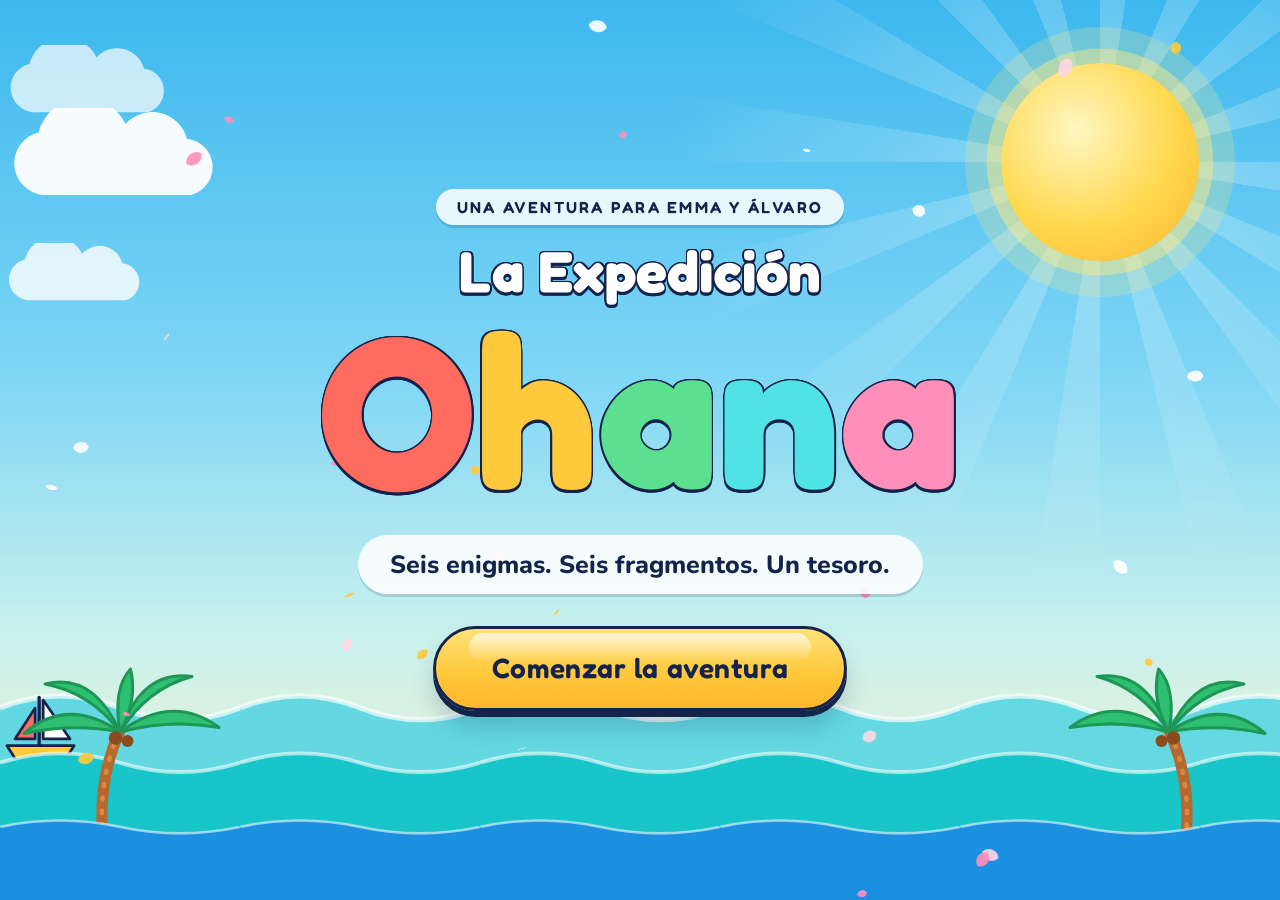
==== commit 80b215e4: "Rediseño «Isla Ohana» y turnos por jugador Nueva identidad visual colorida: cielo, sol, nubes, olas " ====
--- a/index.html
+++ b/index.html
@@ -3,39 +3,56 @@
 <head>
 <meta charset="utf-8">
 <meta name="viewport" content="width=device-width, initial-scale=1, maximum-scale=1, user-scalable=no, viewport-fit=cover">
-<meta name="theme-color" content="#120a05">
+<meta name="theme-color" content="#3DB8EE">
 <meta name="mobile-web-app-capable" content="yes">
 <title>La Expedición Ohana</title>
 <link rel="manifest" href="manifest.webmanifest">
 <link rel="icon" href="icons/icon.svg" type="image/svg+xml">
-<link rel="preconnect" href="https://fonts.googleapis.com">
-<link rel="preconnect" href="https://fonts.gstatic.com" crossorigin>
-<link href="https://fonts.googleapis.com/css2?family=Cinzel+Decorative:wght@700;900&family=Cinzel:wght@500;700;900&family=IM+Fell+English:ital@0;1&family=IM+Fell+English+SC&family=Cormorant+Garamond:ital,wght@0,500;0,600;1,500;1,600&family=Great+Vibes&display=swap" rel="stylesheet">
+<link rel="preload" href="fonts/fredoka.woff2" as="font" type="font/woff2" crossorigin>
+<link rel="preload" href="fonts/nunito.woff2" as="font" type="font/woff2" crossorigin>
 <link rel="stylesheet" href="css/style.css">
 </head>
 <body>
 
-<!-- Filtros SVG globales y el arte del mapa (se reutiliza en piezas y puzzle) -->
+<!-- Definiciones SVG globales: aquí se inyecta el arte del mapa (se reutiliza en piezas y puzzle) -->
 <svg id="globalDefs" width="0" height="0" style="position:absolute" aria-hidden="true">
   <defs>
-    <filter id="rough" x="-5%" y="-5%" width="110%" height="110%">
-      <feTurbulence type="fractalNoise" baseFrequency="0.035" numOctaves="4" seed="7" result="n"/>
-      <feDisplacementMap in="SourceGraphic" in2="n" scale="14" xChannelSelector="R" yChannelSelector="G"/>
-    </filter>
-    <filter id="inkBleed" x="-5%" y="-5%" width="110%" height="110%">
-      <feTurbulence type="fractalNoise" baseFrequency="0.9" numOctaves="2" seed="3" result="n"/>
-      <feDisplacementMap in="SourceGraphic" in2="n" scale="1.6"/>
-    </filter>
+    <symbol id="cloud" viewBox="0 0 220 90">
+      <path d="M40,82 a30,30 0 0 1 -4,-59 a44,44 0 0 1 82,-8 a34,34 0 0 1 58,14 a27,27 0 0 1 4,53 z" fill="#fff"/>
+    </symbol>
+    <symbol id="palmIsle" viewBox="0 0 400 300">
+      <ellipse cx="200" cy="300" rx="210" ry="74" fill="#FFE29A"/>
+      <ellipse cx="200" cy="304" rx="150" ry="46" fill="#FFD071"/>
+      <path d="M176,250 q-14,-90 20,-164" fill="none" stroke="#B5682F" stroke-width="15" stroke-linecap="round"/>
+      <path d="M176,250 q-14,-90 20,-164" fill="none" stroke="#D98A45" stroke-width="6" stroke-linecap="round" stroke-dasharray="3 15"/>
+      <g fill="#2FBF71" stroke="#1E9655" stroke-width="4" stroke-linejoin="round">
+        <path d="M196,88 q-70,-48 -128,2 q64,-14 128,-2z"/>
+        <path d="M196,88 q-36,-80 -100,-64 q62,12 100,64z"/>
+        <path d="M196,88 q70,-52 132,-6 q-66,-12 -132,6z"/>
+        <path d="M196,88 q30,-84 96,-74 q-60,16 -96,74z"/>
+        <path d="M196,88 q-10,-58 14,-84 q10,42 -14,84z"/>
+      </g>
+      <circle cx="190" cy="96" r="9" fill="#8A4B1E"/><circle cx="206" cy="100" r="8" fill="#8A4B1E"/>
+    </symbol>
   </defs>
 </svg>
 
 <div id="ambient" aria-hidden="true">
-  <div class="bg-base"></div>
-  <div class="rays"></div>
-  <div class="torch torch-l"></div>
-  <div class="torch torch-r"></div>
+  <div class="sky"></div>
+  <div class="sky sunset"></div>
+  <div class="sun"><div class="sun-rays"></div><div class="sun-disc"></div></div>
+  <svg class="cloud c1"><use href="#cloud"/></svg>
+  <svg class="cloud c2"><use href="#cloud"/></svg>
+  <svg class="cloud c3"><use href="#cloud"/></svg>
+  <div class="sea">
+    <div class="wave w3"></div>
+    <svg class="boat" viewBox="0 0 120 110"><path d="M58,8 V78" stroke="#14234B" stroke-width="5" stroke-linecap="round"/><path d="M64,12 L104,70 H64Z" fill="#fff" stroke="#14234B" stroke-width="4" stroke-linejoin="round"/><path d="M52,24 L22,70 H52Z" fill="#FF6B5E" stroke="#14234B" stroke-width="4" stroke-linejoin="round"/><path d="M10,80 H110 L96,102 H24Z" fill="#FFC93C" stroke="#14234B" stroke-width="4" stroke-linejoin="round"/></svg>
+    <div class="wave w2"></div>
+    <svg class="isle isle-l"><use href="#palmIsle"/></svg>
+    <svg class="isle isle-r"><use href="#palmIsle"/></svg>
+    <div class="wave w1"></div>
+  </div>
   <canvas id="dust"></canvas>
-  <div class="vignette"></div>
 </div>
 
 <!-- HUD -->
@@ -44,53 +61,52 @@
     <svg viewBox="0 0 100 100"><use href="#compassIcon"/></svg>
   </button>
   <div id="medals"></div>
-  <button id="soundBtn" class="hud-sound" aria-label="Sonido"></button>
+  <div class="hud-right">
+    <div id="turnChip" class="turn-chip hidden" aria-live="polite"></div>
+    <button id="soundBtn" class="hud-sound" aria-label="Sonido"></button>
+  </div>
 </header>
 
 <main id="stage">
 
   <!-- INTRO -->
   <section id="s-intro" class="scene">
-    <div class="intro-compass" aria-hidden="true">
-      <svg viewBox="0 0 100 100"><use href="#compassIcon"/></svg>
-    </div>
     <div id="introMascots"></div>
     <div class="intro-content">
       <p class="kicker">Una aventura para <span id="introNames"></span></p>
-      <h1 class="title-gold"><span>La Expedición</span><span class="big">Ohana</span></h1>
-      <div class="divider"><i></i><b>✦</b><i></i></div>
+      <h1 class="title intro-title"><span class="pre">La Expedición</span><span class="big" aria-label="Ohana"><i>O</i><i>h</i><i>a</i><i>n</i><i>a</i></span></h1>
       <p class="tagline">Seis enigmas. Seis fragmentos. Un tesoro.</p>
-      <button id="btnStart" class="btn-gold big">Comenzar la aventura</button>
-      <button id="btnRestart" class="btn-ghost hidden">Empezar desde el principio</button>
+      <button id="btnStart" class="btn btn-primary big">Comenzar la aventura</button>
+      <button id="btnRestart" class="btn btn-ghost hidden">Empezar desde el principio</button>
     </div>
   </section>
 
   <!-- CARTA -->
   <section id="s-story" class="scene">
-    <div class="parchment letter">
+    <div class="card letter">
       <div class="seal" aria-hidden="true"><span>O</span></div>
       <div class="avatars" id="avatars"></div>
       <div id="letterText" class="letter-text"></div>
-      <button id="btnAccept" class="btn-gold hidden">Aceptamos la misión</button>
+      <button id="btnAccept" class="btn btn-primary hidden">Aceptamos la misión</button>
     </div>
   </section>
 
   <!-- PISTA -->
   <section id="s-clue" class="scene">
-    <div class="parchment clue">
+    <div class="card clue">
       <p class="clue-num" id="clueNum"></p>
       <h2 class="clue-title" id="clueTitle"></h2>
-      <div class="divider ink"><i></i><b>❦</b><i></i></div>
+      <div class="roles hidden" id="roles"></div>
       <div class="riddle" id="riddle"></div>
       <div class="hints" id="hints"></div>
-      <button id="btnHint" class="btn-ink">✧ Necesitamos una ayuda</button>
+      <button id="btnHint" class="btn btn-soft small">✧ Necesitamos una ayuda</button>
       <div id="clueMascot"></div>
     </div>
     <form id="codeForm" class="code-box" autocomplete="off">
-      <label for="codeInput">Código secreto del fragmento</label>
+      <label for="codeInput" id="codeLabel">Código secreto del fragmento</label>
       <div class="code-row">
         <input id="codeInput" type="text" inputmode="text" autocapitalize="characters" autocomplete="off" autocorrect="off" spellcheck="false" maxlength="16" placeholder="· · · · · ·">
-        <button type="submit" class="btn-gold">Descifrar</button>
+        <button type="submit" class="btn btn-primary">Descifrar</button>
       </div>
       <p id="codeMsg" class="code-msg" aria-live="polite"></p>
     </form>
@@ -98,18 +114,18 @@
 
   <!-- PUZZLE -->
   <section id="s-puzzle" class="scene">
-    <div class="puzzle-head">
-      <h2 class="title-gold small">Reconstruid el mapa</h2>
-      <p class="sub">Arrastrad cada fragmento a su sitio</p>
+    <div class="puzzle-head stagger">
+      <h2 class="title small">Reconstruid el mapa</h2>
+      <p class="sub" id="puzzleSub">Arrastrad cada fragmento a su sitio</p>
     </div>
     <div id="puzzleWrap"></div>
-    <button id="btnToChest" class="btn-gold big hidden">¡Seguir el mapa hasta la X!</button>
+    <button id="btnToChest" class="btn btn-primary big hidden">¡Seguir el mapa hasta la X!</button>
   </section>
 
   <!-- COFRE -->
   <section id="s-chest" class="scene">
-    <div class="chest-head">
-      <h2 class="title-gold small" id="chestTitle">El Cofre Ohana</h2>
+    <div class="chest-head stagger">
+      <h2 class="title small" id="chestTitle">El Cofre Ohana</h2>
       <p class="sub" id="chestSub">Está sellado con cadenas antiguas… ¡Golpeadlo entre los dos para romperlas!</p>
     </div>
     <div id="chestWrap">
@@ -132,7 +148,7 @@
     <div class="castle" id="castle"></div>
     <div class="reveal-content">
       <p class="kicker reveal-step">El tesoro de la Expedición Ohana es…</p>
-      <h1 class="title-gold reveal-title reveal-step" id="revealTitle"></h1>
+      <h1 class="title reveal-title reveal-step" id="revealTitle"></h1>
       <div class="ticket reveal-step" id="ticket"></div>
       <div class="mascot-row reveal-step" id="revealMascots"></div>
       <section class="keepsake reveal-step" id="keepsake">
@@ -154,37 +170,46 @@
     <div class="ov-piece" id="ovPiece"></div>
     <div class="ov-word" id="ovWord"></div>
     <div class="ov-phrase" id="ovPhrase"></div>
-    <button id="btnNext" class="btn-gold big"></button>
+    <button id="btnNext" class="btn btn-primary big"></button>
   </div>
 </div>
 
 <!-- Panel de padres -->
 <div id="parentPanel" class="overlay hidden">
-  <div class="parchment panel">
+  <div class="card panel">
     <h3>Cuaderno del jefe de expedición</h3>
     <div id="pinStep">
       <p>Introduce el PIN</p>
       <input id="pinInput" type="password" inputmode="numeric" maxlength="6">
-      <button id="pinOk" class="btn-ink">Entrar</button>
+      <button id="pinOk" class="btn btn-soft small">Entrar</button>
     </div>
     <div id="parentTools" class="hidden">
       <div id="parentCodes"></div>
       <div class="tools">
-        <button data-act="skip" class="btn-ink">Saltar pista actual</button>
-        <button data-act="puzzle" class="btn-ink">Ir al puzzle</button>
-        <button data-act="chest" class="btn-ink">Ir al cofre</button>
-        <button data-act="reveal" class="btn-ink">Ir al premio</button>
-        <button data-act="reset" class="btn-ink danger">Reiniciar todo</button>
+        <button data-act="skip" class="btn btn-soft small">Saltar pista actual</button>
+        <button data-act="puzzle" class="btn btn-soft small">Ir al puzzle</button>
+        <button data-act="chest" class="btn btn-soft small">Ir al cofre</button>
+        <button data-act="reveal" class="btn btn-soft small">Ir al premio</button>
+        <button data-act="reset" class="btn btn-soft small danger">Reiniciar todo</button>
       </div>
     </div>
-    <button id="parentClose" class="btn-ghost dark">Cerrar</button>
+    <button id="parentClose" class="btn btn-soft">Cerrar</button>
+  </div>
+</div>
+
+<!-- Cartel de cambio de turno -->
+<div id="turnBanner" class="turn-banner hidden" aria-live="assertive">
+  <div class="tb-card">
+    <div class="tb-av" id="tbAv"></div>
+    <p class="tb-k" id="tbKicker"></p>
+    <p class="tb-name" id="tbName"></p>
+    <p class="tb-sub" id="tbSub"></p>
   </div>
 </div>
 
 <canvas id="fx"></canvas>
 
 <script src="js/config.js"></script>
-<script src="js/textures.js"></script>
 <script src="js/audio.js"></script>
 <script src="js/map.js"></script>
 <script src="js/fx.js"></script>
--- a/css/style.css
+++ b/css/style.css
@@ -1,548 +1,626 @@
 /* ==========================================================
-   LA EXPEDICIÓN OHANA — estilos
+   LA EXPEDICIÓN OHANA — estilos «Isla Ohana»
+   1. Sistema visual   2. Atmósfera   3. Componentes   4. Escenas
+   Las animaciones usan solo transform y opacity.
    ========================================================== */
+@font-face { font-family: 'Fredoka'; src: url('../fonts/fredoka.woff2') format('woff2'); font-weight: 300 700; font-display: swap; }
+@font-face { font-family: 'Nunito'; src: url('../fonts/nunito.woff2') format('woff2'); font-weight: 200 1000; font-display: swap; }
+@font-face { font-family: 'Caveat'; src: url('../fonts/caveat.woff2') format('woff2'); font-weight: 400 700; font-display: swap; }
+
+/* ---------- 1. Sistema visual ---------- */
 :root {
-  --ink: #2b1a0e;
-  --ink-soft: #5a3a1e;
-  --gold-hi: #fff6d0;
-  --gold: #f2c24b;
-  --gold-mid: #c88a1f;
-  --gold-lo: #6b4210;
-  --night: #0b0604;
-  --ember: #ff8a3d;
-  --blood: #8e1b12;
-  --paper: none; /* lo rellena textures.js */
-  --hud-h: 64px;
-  --font-title: 'Cinzel Decorative', 'Cinzel', Georgia, serif;
-  --font-caps: 'Cinzel', Georgia, serif;
-  --font-body: 'IM Fell English', Georgia, 'Times New Roman', serif;
-  --font-sc: 'IM Fell English SC', 'IM Fell English', Georgia, serif;
-  color-scheme: dark;
+  /* color */
+  --ink: #14234B;
+  --ink-soft: #4A5A85;
+  --sand: #FFF6E4;
+  --sand-2: #F6E7C8;
+  --coral: #FF6B5E;
+  --coral-d: #D9443A;
+  --orange: #FF9F1C;
+  --sun: #FFC93C;
+  --sun-d: #E59A0C;
+  --palm: #2FBF71;
+  --lagoon: #18C5C9;
+  --ocean: #1B6FD8;
+  --grape: #7B5CFF;
+  --pink: #FF8FB8;
+  --c: var(--coral);   /* color del fragmento actual */
+  --p: var(--sun);     /* color de quien tiene el turno */
+
+  /* forma */
+  --r-s: 14px;
+  --r-m: 20px;
+  --r-l: 28px;
+  --line: 3px solid var(--ink);
+  --drop: 0 6px 0 var(--ink);
+  --soft: 0 22px 40px rgba(20, 35, 75, .22);
+
+  /* espaciado */
+  --s1: 4px; --s2: 8px; --s3: 12px; --s4: 16px; --s5: 24px; --s6: 32px; --s7: 48px;
+
+  /* movimiento */
+  --ease: cubic-bezier(.22, 1, .36, 1);
+  --spring: cubic-bezier(.34, 1.56, .64, 1);
+  --fast: .14s;
+  --med: .45s;
+  --slow: .8s;
+
+  /* tipografía */
+  --font-title: 'Fredoka', 'Trebuchet MS', system-ui, sans-serif;
+  --font-body: 'Nunito', system-ui, -apple-system, 'Segoe UI', sans-serif;
+  --font-hand: 'Caveat', 'Comic Sans MS', cursive;
+
+  /* contorno de texto tipo pegatina (en em: escala con la letra) */
+  --outline:
+    .06em 0 0 var(--ink), -.06em 0 0 var(--ink), 0 .06em 0 var(--ink), 0 -.06em 0 var(--ink),
+    .042em .042em 0 var(--ink), -.042em .042em 0 var(--ink), .042em -.042em 0 var(--ink), -.042em -.042em 0 var(--ink),
+    .055em .023em 0 var(--ink), -.055em .023em 0 var(--ink), .055em -.023em 0 var(--ink), -.055em -.023em 0 var(--ink),
+    .023em .055em 0 var(--ink), -.023em .055em 0 var(--ink), .023em -.055em 0 var(--ink), -.023em -.055em 0 var(--ink),
+    0 .14em 0 var(--ink), .04em .13em 0 var(--ink), -.04em .13em 0 var(--ink);
+
+  --hud-h: 76px;
+  color-scheme: light;
 }
 
 * { box-sizing: border-box; -webkit-tap-highlight-color: transparent; }
 html, body { margin: 0; height: 100%; overflow: hidden; }
 body {
-  background: var(--night);
-  color: #f3e3c0;
+  background: #7FD6F5;
+  color: var(--ink);
   font-family: var(--font-body);
+  font-weight: 600;
   user-select: none; -webkit-user-select: none;
   touch-action: manipulation;
   overscroll-behavior: none;
 }
-button { font: inherit; cursor: pointer; }
+button { font: inherit; cursor: pointer; color: inherit; }
 .hidden { display: none !important; }
 
-/* ---------- Ambiente ---------- */
-#ambient { position: fixed; inset: 0; z-index: 0; pointer-events: none; overflow: hidden; }
-.bg-base {
-  position: absolute; inset: 0;
-  background:
-    radial-gradient(ellipse 80% 60% at 50% 35%, #4a2a12 0%, #24130a 45%, #0b0604 100%);
-}
-.bg-base::after {
-  content: ''; position: absolute; inset: 0;
-  background-image: var(--paper);
-  background-size: 512px;
-  mix-blend-mode: overlay; opacity: .35;
-}
-.rays {
-  position: absolute; left: 50%; top: -30%; width: 220vmax; height: 220vmax;
-  transform: translateX(-50%);
-  background: repeating-conic-gradient(from 0deg at 50% 0%,
-    rgba(255, 214, 140, .00) 0deg 6deg,
-    rgba(255, 214, 140, .07) 8deg 10deg,
-    rgba(255, 214, 140, .00) 12deg 19deg);
-  mask-image: radial-gradient(ellipse 40% 45% at 50% 0%, #000 0%, transparent 100%);
-  -webkit-mask-image: radial-gradient(ellipse 40% 45% at 50% 0%, #000 0%, transparent 100%);
-  filter: blur(6px);
-  animation: raysSway 18s ease-in-out infinite alternate;
-}
-@keyframes raysSway { from { transform: translateX(-50%) rotate(-6deg); } to { transform: translateX(-50%) rotate(6deg); } }
-.torch {
-  position: absolute; bottom: -20vmin; width: 70vmin; height: 70vmin; border-radius: 50%;
-  background: radial-gradient(circle, rgba(255, 150, 60, .45) 0%, rgba(255, 110, 30, .15) 35%, transparent 70%);
-  mix-blend-mode: screen;
-  animation: flicker 2.3s infinite;
-}
-.torch-l { left: -25vmin; }
-.torch-r { right: -25vmin; animation-delay: -1.1s; animation-duration: 2.9s; }
-@keyframes flicker {
-  0%,100% { opacity: .85; transform: scale(1); }
-  12% { opacity: .65; transform: scale(.97); }
-  25% { opacity: .95; transform: scale(1.02); }
-  41% { opacity: .7; }
-  58% { opacity: 1; transform: scale(1.03); }
-  77% { opacity: .78; transform: scale(.98); }
-}
+/* ---------- 2. Atmósfera ---------- */
+#ambient { position: fixed; inset: 0; z-index: 0; pointer-events: none; overflow: hidden; transition: opacity 1.2s ease; }
+.sky { position: absolute; inset: 0; background: linear-gradient(180deg, #3DB8EE 0%, #7FD6F5 42%, #C8F1EE 70%, #FFF3C9 100%); }
+.sky.sunset {
+  background: linear-gradient(180deg, #5B4BD6 0%, #B45BCB 30%, #FF7A8A 58%, #FFB25E 80%, #FFE08A 100%);
+  opacity: 0; transition: opacity 2.4s ease;
+}
+body[data-stage="chest"] .sky.sunset { opacity: 1; }
+
+.sun { position: absolute; right: 9vmin; top: 7vmin; width: 22vmin; height: 22vmin; transition: transform 3s var(--ease); }
+body[data-stage="chest"] .sun { transform: translate(-28vw, 46vh) scale(1.5); }
+.sun-disc {
+  position: absolute; inset: 0; border-radius: 50%;
+  background: radial-gradient(circle at 38% 34%, #FFF7C2 0%, #FFD84D 55%, #FFB52E 100%);
+  box-shadow: 0 0 0 1.6vmin rgba(255, 233, 130, .45), 0 0 0 4vmin rgba(255, 233, 130, .22);
+  animation: sunBreath 6s ease-in-out infinite;
+}
+@keyframes sunBreath { 50% { transform: scale(1.05); } }
+.sun-rays {
+  position: absolute; left: 50%; top: 50%; width: 110vmin; height: 110vmin; margin: -55vmin 0 0 -55vmin; border-radius: 50%;
+  background: repeating-conic-gradient(rgba(255, 255, 255, .26) 0 9deg, transparent 9deg 22.5deg);
+  -webkit-mask-image: radial-gradient(circle, #000 12%, transparent 62%); mask-image: radial-gradient(circle, #000 12%, transparent 62%);
+  animation: turn 90s linear infinite;
+}
+@keyframes turn { to { transform: rotate(360deg); } }
+
+.cloud { position: absolute; left: 0; width: 220px; height: 90px; opacity: .95; will-change: transform; animation: drift linear infinite; }
+.c1 { top: 12vh; width: 26vmin; height: 10.6vmin; animation-duration: 95s; animation-delay: -30s; }
+.c2 { top: 27vh; width: 17vmin; height: 7vmin; opacity: .8; animation-duration: 130s; animation-delay: -85s; }
+.c3 { top: 5vh; width: 20vmin; height: 8.2vmin; opacity: .7; animation-duration: 160s; animation-delay: -120s; }
+@keyframes drift { from { transform: translateX(-30vmin); } to { transform: translateX(calc(100vw + 30vmin)); } }
+
+.sea { position: absolute; left: 0; right: 0; bottom: 0; height: 24vh; }
+.wave {
+  position: absolute; left: 0; bottom: 0; width: calc(100% + 240px); height: 100%;
+  background-repeat: repeat-x; background-size: 240px 100%; will-change: transform;
+  animation: swell linear infinite;
+}
+.w3 { height: 100%; opacity: .9; animation-duration: 16s; background-image: url("data:image/svg+xml,%3Csvg xmlns='http://www.w3.org/2000/svg' viewBox='0 0 240 200' preserveAspectRatio='none'%3E%3Cpath d='M0,22 Q60,0 120,22 T240,22 V200 H0Z' fill='%2356D6E2'/%3E%3Cpath d='M0,22 Q60,0 120,22 T240,22' fill='none' stroke='%23fff' stroke-width='5' opacity='.7'/%3E%3C/svg%3E"); }
+.w2 { height: 72%; animation-duration: 11s; animation-direction: reverse; background-image: url("data:image/svg+xml,%3Csvg xmlns='http://www.w3.org/2000/svg' viewBox='0 0 240 200' preserveAspectRatio='none'%3E%3Cpath d='M0,24 Q60,0 120,24 T240,24 V200 H0Z' fill='%2318C5C9'/%3E%3Cpath d='M0,24 Q60,0 120,24 T240,24' fill='none' stroke='%23fff' stroke-width='5' opacity='.6'/%3E%3C/svg%3E"); }
+.w1 { height: 40%; animation-duration: 8s; background-image: url("data:image/svg+xml,%3Csvg xmlns='http://www.w3.org/2000/svg' viewBox='0 0 240 200' preserveAspectRatio='none'%3E%3Cpath d='M0,30 Q60,0 120,30 T240,30 V200 H0Z' fill='%231B8FE0'/%3E%3Cpath d='M0,30 Q60,0 120,30 T240,30' fill='none' stroke='%23fff' stroke-width='6' opacity='.55'/%3E%3C/svg%3E"); }
+@keyframes swell { from { transform: translateX(-240px); } to { transform: translateX(0); } }
+.isle { position: absolute; bottom: 4%; width: min(34vmin, 300px); height: min(25.5vmin, 225px); overflow: visible; transform-origin: 50% 100%; animation: sway 7s ease-in-out infinite; }
+.isle-l { left: -3vmin; }
+.isle-r { right: -4vmin; transform: scaleX(-1); animation-name: swayFlip; animation-delay: -3s; }
+@keyframes sway { 50% { transform: rotate(1.6deg); } }
+@keyframes swayFlip { 0%, 100% { transform: scaleX(-1); } 50% { transform: scaleX(-1) rotate(1.6deg); } }
+.boat { position: absolute; bottom: 62%; left: 0; width: 9vmin; height: 8.2vmin; animation: sail 80s linear infinite, bobBoat 3.2s ease-in-out infinite; animation-composition: add; }
+@keyframes sail { from { transform: translateX(-12vmin); } to { transform: translateX(calc(100vw + 12vmin)); } }
+@keyframes bobBoat { 50% { transform: translateY(-6px) rotate(3deg); } }
 #dust { position: absolute; inset: 0; width: 100%; height: 100%; }
-.vignette {
-  position: absolute; inset: 0;
-  background: radial-gradient(ellipse 75% 70% at 50% 45%, transparent 45%, rgba(0,0,0,.75) 100%);
-}
 #fx { position: fixed; inset: 0; width: 100%; height: 100%; z-index: 60; pointer-events: none; }
 
-/* ---------- Escenas ---------- */
+/* ---------- 3. Componentes ---------- */
+
+/* Títulos */
+.title {
+  font-family: var(--font-title); font-weight: 700; margin: 0; text-align: center; line-height: 1.05;
+  color: #fff; text-shadow: var(--outline); letter-spacing: .01em;
+}
+.title.small { font-size: clamp(28px, 5.6vmin, 50px); }
+.kicker, .sub, .tagline {
+  display: inline-block; margin: 0; text-align: center;
+  background: rgba(255, 255, 255, .86); color: var(--ink); border-radius: 999px;
+  box-shadow: 0 3px 0 rgba(20, 35, 75, .16);
+}
+.kicker { font-family: var(--font-title); font-weight: 600; letter-spacing: .14em; text-transform: uppercase; font-size: clamp(12px, 1.9vmin, 16px); padding: .5em 1.3em; margin-bottom: var(--s4); }
+.sub { font-weight: 800; font-size: clamp(15px, 2.4vmin, 21px); padding: .45em 1.2em; margin-top: var(--s3); border-radius: var(--r-m); text-wrap: balance; }
+.tagline { font-weight: 800; font-size: clamp(17px, 2.8vmin, 25px); padding: .5em 1.3em; margin: var(--s5) 0 var(--s6); }
+
+/* Botones */
+.btn {
+  position: relative; overflow: hidden; isolation: isolate;
+  font-family: var(--font-title); font-weight: 600; letter-spacing: .02em;
+  font-size: clamp(17px, 2.5vmin, 22px); line-height: 1.1;
+  color: var(--ink); background: #fff;
+  padding: .8em 1.7em; border: var(--line); border-radius: 999px;
+  box-shadow: var(--drop), 0 16px 24px rgba(20, 35, 75, .2);
+  transition: transform var(--fast) var(--spring), box-shadow var(--fast) ease, background-color .2s;
+}
+@media (hover: hover) {
+  .btn:hover { transform: translateY(-3px) rotate(-1deg); box-shadow: 0 9px 0 var(--ink), 0 22px 28px rgba(20, 35, 75, .22); }
+}
+.btn:active { transform: translateY(5px) scale(.98); box-shadow: 0 1px 0 var(--ink), 0 4px 8px rgba(20, 35, 75, .2); }
+.btn.big { font-size: clamp(20px, 3.2vmin, 28px); padding: .85em 2em; }
+.btn.small { font-size: clamp(15px, 2.1vmin, 18px); padding: .6em 1.2em; box-shadow: 0 4px 0 var(--ink); }
+.btn.small:active { transform: translateY(3px); box-shadow: 0 1px 0 var(--ink); }
+.btn-primary { background: linear-gradient(180deg, #FFE27A 0%, var(--sun) 55%, #FFB52E 100%); }
+.btn-primary::before { /* brillo superior */
+  content: ''; position: absolute; left: 8%; right: 8%; top: 4px; height: 36%; border-radius: 999px; z-index: -1;
+  background: linear-gradient(180deg, rgba(255, 255, 255, .7), rgba(255, 255, 255, 0));
+}
+.btn-primary::after { /* destello que cruza */
+  content: ''; position: absolute; top: -20%; bottom: -20%; left: 0; width: 34%; z-index: -1;
+  background: linear-gradient(90deg, transparent, rgba(255, 255, 255, .75), transparent);
+  transform: translateX(-160%) skewX(-20deg); animation: sheen 3.8s ease-in-out infinite;
+}
+@keyframes sheen { 0%, 62% { transform: translateX(-160%) skewX(-20deg); } 100% { transform: translateX(420%) skewX(-20deg); } }
+.btn-soft { background: #fff; }
+.btn-soft.danger { background: var(--coral); color: #fff; text-shadow: 0 1px 0 var(--coral-d); }
+.btn-ghost { margin-top: var(--s5); background: rgba(255, 255, 255, .7); font-size: 15px; padding: .55em 1.3em; box-shadow: 0 4px 0 var(--ink); }
+.btn.pulse { animation: btnPulse 1.5s ease-in-out infinite; }
+@keyframes btnPulse { 50% { transform: scale(1.06) rotate(-1deg); } }
+
+/* Tarjeta */
+.card {
+  position: relative; color: var(--ink);
+  width: min(820px, 100%);
+  padding: clamp(24px, 4.6vmin, 48px) clamp(20px, 5.4vmin, 60px);
+  background: var(--sand);
+  background-image: radial-gradient(circle at 12% 0%, rgba(255, 255, 255, .9), transparent 46%), radial-gradient(rgba(20, 35, 75, .045) 1.5px, transparent 1.6px);
+  background-size: 100% 100%, 22px 22px;
+  border: var(--line); border-radius: var(--r-l);
+  box-shadow: 0 8px 0 var(--ink), var(--soft);
+}
+
+/* Escenas y transición */
 #stage { position: fixed; inset: 0; z-index: 2; }
 .scene {
   position: absolute; inset: 0;
   display: flex; flex-direction: column; align-items: center; justify-content: center;
-  padding: calc(var(--hud-h) + 12px) 18px 24px;
+  padding: calc(var(--hud-h) + 14px) 18px 24px;
   opacity: 0; visibility: hidden; pointer-events: none;
-  transform: scale(1.03);
-  transition: opacity .9s ease, transform 1.2s cubic-bezier(.2,.8,.2,1), visibility 0s .9s;
+  transform: translateY(28px) scale(.97);
+  transition: opacity .35s ease, transform .35s ease, visibility 0s .35s;
   overflow-y: auto; overflow-x: hidden;
 }
 .scene.active {
   opacity: 1; visibility: visible; pointer-events: auto; transform: none;
-  transition: opacity .9s ease, transform 1.2s cubic-bezier(.2,.8,.2,1), visibility 0s;
+  transition: opacity .5s ease .1s, transform .7s var(--ease) .1s, visibility 0s;
 }
 #s-intro { padding-top: 24px; }
 
-/* ---------- Tipografía dorada ---------- */
-.title-gold {
-  font-family: var(--font-title); font-weight: 900; margin: 0; text-align: center; line-height: 1;
-  background:
-    linear-gradient(105deg, transparent 38%, rgba(255,255,255,.95) 48%, transparent 58%),
-    linear-gradient(180deg, #fffbe8 0%, #fde49a 22%, #f2c24b 40%, #a8681a 52%, #e9b64a 64%, #fff0b5 80%, #b9791c 100%);
-  background-size: 300% 100%, 100% 100%;
-  background-position: 150% 0, 0 0;
-  -webkit-background-clip: text; background-clip: text; color: transparent;
-  filter: drop-shadow(0 2px 0 #4a2a07) drop-shadow(0 3px 0 #2a1603) drop-shadow(0 10px 22px rgba(0,0,0,.75));
-  animation: shine 5s ease-in-out infinite;
-}
-@keyframes shine { 0%, 55% { background-position: 150% 0, 0 0; } 100% { background-position: -60% 0, 0 0; } }
-.title-gold span { display: block; padding: .14em 0 .04em; }
-#s-intro .title-gold span:first-child { font-size: clamp(26px, 5.4vmin, 54px); letter-spacing: .12em; }
-#s-intro .title-gold .big { font-size: clamp(76px, 19vmin, 190px); letter-spacing: .04em; margin-top: .05em; }
-.title-gold.small { font-size: clamp(26px, 5.5vmin, 48px); }
-
-.kicker {
-  font-family: var(--font-caps); letter-spacing: .32em; text-transform: uppercase;
-  font-size: clamp(12px, 2vmin, 17px); color: #e8c987; margin: 0 0 14px; text-align: center;
-  text-shadow: 0 2px 8px rgba(0,0,0,.8);
-}
-.tagline { font-style: italic; font-size: clamp(18px, 3vmin, 28px); color: #f1dcaa; margin: 8px 0 34px; text-align: center; text-shadow: 0 2px 10px #000; }
-.sub { font-style: italic; color: #e9d3a1; text-align: center; margin: 8px 0 0; font-size: clamp(16px, 2.5vmin, 22px); text-shadow: 0 2px 8px #000; }
-
-.divider { display: flex; align-items: center; gap: 14px; width: min(420px, 70vw); margin: 18px auto; color: var(--gold); }
-.divider i { flex: 1; height: 2px; background: linear-gradient(90deg, transparent, var(--gold), transparent); }
-.divider b { font-size: 20px; text-shadow: 0 0 12px rgba(255,200,90,.8); }
-.divider.ink { color: var(--ink-soft); margin: 10px auto 18px; }
-.divider.ink i { background: linear-gradient(90deg, transparent, var(--ink-soft), transparent); height: 1.5px; }
-.divider.ink b { text-shadow: none; }
-
-/* ---------- Intro ---------- */
-.intro-compass {
-  position: absolute; width: min(115vmin, 980px); aspect-ratio: 1; left: 50%; top: 50%;
-  transform: translate(-50%, -50%); opacity: .13;
-  animation: spinSlow 120s linear infinite;
-  filter: drop-shadow(0 0 30px rgba(255,190,90,.6));
-}
-.intro-compass svg { width: 100%; height: 100%; }
-@keyframes spinSlow { to { transform: translate(-50%, -50%) rotate(360deg); } }
-.intro-content { position: relative; display: flex; flex-direction: column; align-items: center; }
-.intro-content > * { opacity: 0; animation: rise 1.4s cubic-bezier(.2,.8,.2,1) forwards; }
-.intro-content > *:nth-child(1) { animation-delay: .3s; }
-.intro-content > *:nth-child(2) { animation-delay: .7s; }
-.intro-content > *:nth-child(3) { animation-delay: 1.3s; }
-.intro-content > *:nth-child(4) { animation-delay: 1.6s; }
-.intro-content > *:nth-child(5) { animation-delay: 2.1s; }
-.intro-content > *:nth-child(6) { animation-delay: 2.4s; }
-@keyframes rise { from { opacity: 0; transform: translateY(30px); filter: blur(8px); } to { opacity: 1; transform: none; filter: none; } }
-
-/* ---------- Botones ---------- */
-.btn-gold {
-  position: relative; overflow: hidden;
-  font-family: var(--font-caps); font-weight: 900; letter-spacing: .08em;
-  font-size: clamp(16px, 2.4vmin, 21px);
-  color: #3a1f05; text-shadow: 0 1px 0 rgba(255,245,200,.7);
-  padding: .95em 2em; border-radius: 999px; border: 2px solid #5a3507;
-  background: linear-gradient(180deg, #fff1b8 0%, #f5cc5c 38%, #c98a20 52%, #e9b247 72%, #ffe28e 100%);
-  box-shadow:
-    inset 0 2px 0 rgba(255,255,255,.75), inset 0 -3px 0 rgba(90,50,5,.35),
-    0 0 0 3px rgba(40,20,4,.6), 0 6px 0 #4a2a05, 0 14px 30px rgba(0,0,0,.6), 0 0 34px rgba(255,190,80,.25);
-  transition: transform .12s, box-shadow .12s, filter .2s;
-}
-.btn-gold.big { font-size: clamp(18px, 3vmin, 26px); padding: 1em 2.3em; }
-.btn-gold::after {
-  content: ''; position: absolute; top: -50%; bottom: -50%; width: 40%; left: -60%;
-  background: linear-gradient(90deg, transparent, rgba(255,255,255,.85), transparent);
-  transform: skewX(-20deg); animation: sheen 3.6s ease-in-out infinite;
-}
-@keyframes sheen { 0%, 60% { left: -60%; } 100% { left: 130%; } }
-.btn-gold:active { transform: translateY(5px); box-shadow: inset 0 2px 0 rgba(255,255,255,.6), 0 0 0 3px rgba(40,20,4,.6), 0 1px 0 #4a2a05, 0 6px 14px rgba(0,0,0,.6); }
-.btn-gold.pulse { animation: btnPulse 1.8s ease-in-out infinite; }
-@keyframes btnPulse { 0%,100% { filter: brightness(1); } 50% { filter: brightness(1.18) drop-shadow(0 0 18px rgba(255,200,90,.8)); } }
-
-.btn-ghost {
-  margin-top: 18px; background: none; border: 1px solid rgba(240,200,120,.4); color: #e8cf9a;
-  padding: .6em 1.4em; border-radius: 999px; font-family: var(--font-caps); letter-spacing: .1em; font-size: 14px;
-}
-.btn-ghost.dark { color: var(--ink); border-color: rgba(60,30,10,.4); }
-.btn-ink {
-  font-family: var(--font-sc); font-size: clamp(16px, 2.3vmin, 20px); color: var(--ink);
-  background: rgba(120, 70, 20, .08); border: 1.5px solid rgba(70,40,15,.45); border-radius: 10px;
-  padding: .55em 1.2em; transition: background .2s;
-}
-.btn-ink:active { background: rgba(120,70,20,.2); }
-.btn-ink.danger { color: var(--blood); border-color: rgba(142,27,18,.5); }
-
-/* ---------- Pergamino ---------- */
-.parchment {
-  position: relative; isolation: isolate;
-  color: var(--ink);
-  padding: clamp(26px, 5vmin, 56px) clamp(22px, 6vmin, 70px);
-  width: min(820px, 100%);
-}
-.parchment::before {
-  content: ''; position: absolute; inset: 0; z-index: -1;
-  background-image:
-    var(--paper),
-    radial-gradient(ellipse at 50% 40%, #fbf0d2 0%, #f0dcab 45%, #ddb979 78%, #b98a4c 100%);
-  background-size: 512px, 100% 100%;
-  background-blend-mode: multiply;
-  box-shadow:
-    inset 0 0 70px rgba(110, 60, 15, .55),
-    inset 0 0 14px rgba(80, 40, 8, .7),
-    0 25px 60px rgba(0,0,0,.7), 0 4px 0 rgba(0,0,0,.2);
-  border-radius: 6px;
-  filter: url(#rough);
-}
-.parchment::after { /* manchas de tiempo */
-  content: ''; position: absolute; inset: 0; z-index: -1; pointer-events: none; border-radius: 6px;
-  background:
-    radial-gradient(circle at 12% 18%, rgba(120,70,20,.18) 0, transparent 9%),
-    radial-gradient(circle at 88% 82%, rgba(120,70,20,.14) 0, transparent 12%),
-    radial-gradient(circle at 78% 14%, rgba(90,50,10,.10) 0, transparent 6%);
-  filter: url(#rough);
-}
-
-/* Carta */
-.letter { margin-top: 30px; max-width: 760px; text-align: left; transform-origin: top center; }
-#s-story.active .letter { animation: unroll 1.4s cubic-bezier(.2,.8,.2,1) both; }
-@keyframes unroll { from { clip-path: inset(0 0 100% 0); transform: translateY(-20px); } to { clip-path: inset(0 0 0 0); transform: none; } }
-.letter-text { font-size: clamp(18px, 2.75vmin, 25px); line-height: 1.55; min-height: 9em; }
-.letter-text p { margin: 0 0 .7em; }
-.letter-text .w { opacity: 0; transition: opacity .5s; }
-.letter-text .w.on { opacity: 1; }
-.letter-text .sig { font-style: italic; text-align: right; }
-.letter .btn-gold { display: block; margin: 22px auto 0; }
-.seal {
-  position: absolute; right: clamp(14px, 4vmin, 40px); top: -26px; width: 84px; height: 84px; border-radius: 50%;
-  background: radial-gradient(circle at 35% 30%, #d8473a, #8e1b12 55%, #4a0a05 100%);
-  box-shadow: 0 6px 14px rgba(0,0,0,.55), inset 0 -4px 8px rgba(0,0,0,.4), inset 0 3px 6px rgba(255,160,140,.35);
-  display: grid; place-items: center; transform: rotate(-12deg);
-  clip-path: polygon(50% 0, 62% 6%, 76% 4%, 84% 15%, 96% 22%, 95% 37%, 100% 50%, 95% 63%, 96% 78%, 84% 85%, 76% 96%, 62% 94%, 50% 100%, 38% 94%, 24% 96%, 16% 85%, 4% 78%, 5% 63%, 0 50%, 5% 37%, 4% 22%, 16% 15%, 24% 4%, 38% 6%);
-}
-.seal span { font-family: var(--font-title); font-size: 38px; color: #5a0d07; text-shadow: 0 1px 0 rgba(255,140,120,.4), 0 -1px 0 rgba(0,0,0,.4); }
-.avatars { display: flex; gap: 22px; justify-content: center; margin-bottom: 14px; }
-.avatar { display: flex; flex-direction: column; align-items: center; gap: 6px; font-family: var(--font-caps); font-weight: 700; color: var(--ink-soft); letter-spacing: .12em; font-size: 14px; }
-.medallion {
-  width: clamp(70px, 12vmin, 104px); aspect-ratio: 1; border-radius: 50%; padding: 5px;
-  background: conic-gradient(from 30deg, #fff2b8, #c88a1f, #7a4a0f, #f2c24b, #fff2b8, #a8681a, #fff2b8);
-  box-shadow: 0 6px 14px rgba(60,30,5,.5);
-}
-.medallion > * { width: 100%; height: 100%; border-radius: 50%; object-fit: cover; display: grid; place-items: center; }
-.medallion .mono {
-  background: radial-gradient(circle at 35% 30%, #4a2c14, #1d0f06);
-  font-family: var(--font-title); font-weight: 900; color: var(--gold); font-size: clamp(30px, 5.5vmin, 46px);
-  text-shadow: 0 2px 0 #000;
-}
-
-/* Pista */
-.clue { max-width: 820px; text-align: center; }
-.clue-num { font-family: var(--font-caps); letter-spacing: .35em; font-size: 13px; color: var(--ink-soft); margin: 0 0 6px; text-transform: uppercase; }
-.clue-title { font-family: var(--font-caps); font-weight: 900; font-size: clamp(24px, 4.2vmin, 40px); margin: 0; color: #3a200b; text-shadow: 0 1px 0 rgba(255,240,200,.6); }
-.riddle { font-size: clamp(18px, 2.85vmin, 27px); line-height: 1.5; font-style: italic; }
-.riddle p { margin: 0 0 .25em; opacity: 0; transform: translateY(8px); filter: blur(4px); transition: all .9s ease; }
-.riddle p.on { opacity: 1; transform: none; filter: none; }
-.riddle p:first-child::first-letter { font-family: var(--font-title); font-size: 1.9em; color: #8e1b12; font-style: normal; line-height: .8; }
-.hints { margin-top: 14px; }
-.hint {
-  margin: 10px auto 0; max-width: 620px; padding: 10px 14px; border-left: 3px solid #8e1b12;
-  background: rgba(142,27,18,.07); text-align: left; font-size: clamp(16px, 2.4vmin, 21px);
-  animation: inkIn .8s ease both;
-}
-.hint b { font-family: var(--font-sc); color: #8e1b12; font-weight: normal; }
-@keyframes inkIn { from { opacity: 0; filter: blur(6px); } to { opacity: 1; filter: none; } }
-.clue .btn-ink { margin-top: 16px; }
-
-/* Código (tablilla de piedra) */
-.code-box {
-  margin-top: 22px; width: min(820px, 100%);
-  padding: 18px 20px 14px; border-radius: 14px;
-  background:
-    var(--paper),
-    linear-gradient(180deg, #3d3530 0%, #29221d 100%);
-  background-size: 512px, 100%;
-  background-blend-mode: overlay;
-  box-shadow: inset 0 2px 0 rgba(255,255,255,.08), inset 0 -4px 10px rgba(0,0,0,.5), 0 14px 34px rgba(0,0,0,.6), 0 0 0 2px #120d0a, 0 0 0 4px rgba(200,140,40,.35);
-}
-.code-box label { display: block; text-align: center; font-family: var(--font-caps); letter-spacing: .3em; text-transform: uppercase; font-size: 12px; color: #c9a86a; margin-bottom: 10px; }
-.code-row { display: flex; gap: 12px; align-items: center; }
-#codeInput {
-  flex: 1; min-width: 0; height: 64px; border-radius: 10px; border: none; outline: none;
-  background: #17110d; color: #f5cf6a;
-  box-shadow: inset 0 4px 10px rgba(0,0,0,.8), inset 0 -1px 0 rgba(255,255,255,.06);
-  font-family: var(--font-caps); font-weight: 900; font-size: clamp(22px, 4vmin, 34px); letter-spacing: .28em;
-  text-align: center; text-transform: uppercase;
-  text-shadow: 0 0 12px rgba(245,190,80,.5), 0 -1px 0 #000;
-}
-#codeInput::placeholder { color: #5b4a37; letter-spacing: .2em; text-shadow: none; }
-#codeInput:focus { box-shadow: inset 0 4px 10px rgba(0,0,0,.8), 0 0 0 2px rgba(245,190,80,.6), 0 0 22px rgba(245,190,80,.3); }
-.code-row .btn-gold { padding: .9em 1.4em; white-space: nowrap; }
-.code-msg { min-height: 1.4em; margin: 10px 0 0; text-align: center; font-style: italic; font-size: 18px; }
-.code-msg.bad { color: #ff8b70; }
-.code-msg.good { color: #ffe08a; }
-.code-box.shake { animation: shake .55s; }
-@keyframes shake { 10%,90% { transform: translateX(-2px); } 20%,80% { transform: translateX(5px); } 30%,50%,70% { transform: translateX(-10px); } 40%,60% { transform: translateX(10px); } }
-
-/* ---------- HUD ---------- */
+/* Entrada escalonada */
+@keyframes pop { from { opacity: 0; transform: translateY(26px) scale(.9); } to { opacity: 1; transform: none; } }
+.scene.active .stagger > *, .scene.active.stagger > * { animation: pop var(--slow) var(--spring) both; }
+.stagger > :nth-child(1) { animation-delay: .15s !important; }
+.stagger > :nth-child(2) { animation-delay: .23s !important; }
+.stagger > :nth-child(3) { animation-delay: .31s !important; }
+.stagger > :nth-child(4) { animation-delay: .39s !important; }
+.stagger > :nth-child(5) { animation-delay: .47s !important; }
+.stagger > :nth-child(6) { animation-delay: .55s !important; }
+
+/* HUD */
 #hud {
-  position: fixed; top: 0; left: 0; right: 0; height: var(--hud-h); z-index: 30;
-  display: flex; align-items: center; justify-content: space-between; padding: 0 14px;
-  background: linear-gradient(180deg, rgba(10,5,2,.85), rgba(10,5,2,0));
-}
+  position: fixed; top: 10px; left: 12px; right: 12px; height: calc(var(--hud-h) - 16px); z-index: 30;
+  display: flex; align-items: center; justify-content: space-between; gap: var(--s3); padding: 0 8px;
+  background: rgba(255, 255, 255, .58);
+  -webkit-backdrop-filter: blur(14px) saturate(1.5); backdrop-filter: blur(14px) saturate(1.5);
+  border: 2px solid rgba(255, 255, 255, .9); border-radius: 999px;
+  box-shadow: 0 10px 26px rgba(20, 35, 75, .18);
+  animation: hudIn var(--slow) var(--spring) both;
+}
+@keyframes hudIn { from { opacity: 0; transform: translateY(-40px); } }
 .hud-compass, .hud-sound {
-  width: 46px; height: 46px; border-radius: 50%; border: none; padding: 4px;
-  background: radial-gradient(circle at 35% 30%, #4a2c14, #1a0d05);
-  box-shadow: 0 0 0 2px #c88a1f, 0 4px 10px rgba(0,0,0,.6);
-  color: var(--gold); font-size: 20px;
-}
-.hud-compass svg { width: 100%; height: 100%; }
-#medals { display: flex; gap: clamp(6px, 1.4vmin, 12px); }
+  flex: none; width: 46px; height: 46px; border-radius: 50%; padding: 3px;
+  background: #fff; border: var(--line); box-shadow: 0 3px 0 var(--ink);
+  font-family: var(--font-title); font-weight: 700; font-size: 20px; line-height: 1;
+  transition: transform var(--fast) var(--spring), box-shadow var(--fast);
+}
+.hud-compass:active, .hud-sound:active { transform: translateY(3px) scale(.94); box-shadow: 0 0 0 var(--ink); }
+.hud-compass svg { width: 100%; height: 100%; display: block; }
+.hud-sound { background: var(--sun); }
+.hud-right { display: flex; align-items: center; gap: var(--s2); min-width: 46px; justify-content: flex-end; }
+#medals { display: flex; gap: clamp(5px, 1.3vmin, 12px); }
 .medal {
-  width: clamp(34px, 6vmin, 46px); aspect-ratio: 1; border-radius: 50%;
-  display: grid; place-items: center; position: relative;
-  background: radial-gradient(circle at 40% 35%, #2c1a0c, #120904);
-  box-shadow: 0 0 0 2px #6b4a24, inset 0 3px 6px rgba(0,0,0,.8);
-  font-family: var(--font-caps); font-weight: 900; color: #6b4a24; font-size: 14px;
-  transition: all .6s;
-}
+  width: clamp(30px, 5.6vmin, 42px); aspect-ratio: 1; border-radius: 50%;
+  display: grid; place-items: center;
+  background: rgba(255, 255, 255, .75); border: 2.5px solid rgba(20, 35, 75, .28);
+  font-family: var(--font-title); font-weight: 700; color: var(--ink-soft); font-size: clamp(13px, 2vmin, 16px);
+  transition: background-color .5s, border-color .5s, transform .5s var(--spring);
+}
+.medal:nth-child(6n+1) { --c: var(--coral); }
+.medal:nth-child(6n+2) { --c: var(--orange); }
+.medal:nth-child(6n+3) { --c: var(--palm); }
+.medal:nth-child(6n+4) { --c: var(--lagoon); }
+.medal:nth-child(6n+5) { --c: var(--ocean); }
+.medal:nth-child(6n+6) { --c: var(--grape); }
 .medal.done {
-  background: radial-gradient(circle at 35% 30%, #fff3c0, #f2c24b 45%, #a8681a 100%);
-  box-shadow: 0 0 0 2px #fff0b0, 0 0 18px rgba(255,200,80,.85), inset 0 -3px 5px rgba(90,50,5,.5);
-  color: #4a2a05;
-}
-.medal.current { box-shadow: 0 0 0 2px #f2c24b, 0 0 14px rgba(255,200,80,.5), inset 0 3px 6px rgba(0,0,0,.8); color: var(--gold); animation: medalPulse 1.6s ease-in-out infinite; }
-@keyframes medalPulse { 50% { transform: scale(1.12); } }
-.medal.pop { animation: medalPop .9s cubic-bezier(.2,1.6,.4,1); }
-@keyframes medalPop { 0% { transform: scale(.3) rotate(-90deg); } 100% { transform: none; } }
-
-/* ---------- Overlay fragmento ---------- */
+  background: radial-gradient(circle at 34% 28%, rgba(255, 255, 255, .85) 0 12%, transparent 13%), var(--c);
+  border-color: var(--ink); color: #fff; box-shadow: 0 3px 0 var(--ink);
+}
+.medal.current { background: #fff; border-color: var(--c); color: var(--ink); box-shadow: 0 0 0 4px color-mix(in srgb, var(--c) 35%, transparent); animation: medalPulse 1.6s ease-in-out infinite; }
+@keyframes medalPulse { 50% { transform: scale(1.14); } }
+.medal.pop { animation: medalPop .9s var(--spring); }
+@keyframes medalPop { 0% { transform: scale(.2) rotate(-120deg); } 100% { transform: none; } }
+
+/* Turnos: ficha del HUD */
+.turn-chip {
+  display: flex; align-items: center; gap: 8px; height: 46px; padding: 0 16px 0 4px;
+  background: var(--p); border: var(--line); border-radius: 999px; box-shadow: 0 3px 0 var(--ink);
+  transition: background-color .4s;
+}
+.turn-chip.swap { animation: chipSwap .6s var(--spring); }
+@keyframes chipSwap { 0% { transform: scale(.6) rotate(-8deg); } }
+.tc-av, .tb-av, .role-av {
+  flex: none; display: grid; place-items: center; overflow: hidden;
+  border-radius: 50%; background: #fff; border: 2.5px solid var(--ink);
+  font-family: var(--font-title); font-weight: 700; color: var(--ink);
+}
+.tc-av { width: 34px; height: 34px; font-size: 18px; }
+.tc-av img, .tb-av img, .role-av img { width: 100%; height: 100%; object-fit: cover; }
+.tc-txt { display: flex; flex-direction: column; line-height: 1; color: #fff; text-shadow: 0 1.5px 0 rgba(20, 35, 75, .55); }
+.tc-txt small { font-family: var(--font-title); font-weight: 500; font-size: 11px; letter-spacing: .06em; text-transform: uppercase; }
+.tc-txt b { font-family: var(--font-title); font-weight: 700; font-size: 18px; margin-top: 2px; }
+@media (max-width: 640px) { .turn-chip { padding: 0 4px; } .tc-txt { display: none; } }
+
+/* Turnos: cartel de cambio */
+.turn-banner {
+  position: fixed; inset: 0; z-index: 55; display: grid; place-items: center; padding: 20px;
+  background: rgba(20, 35, 75, .45); animation: fadeIn .25s ease both;
+}
+.turn-banner.out { animation: fadeOut .3s ease both; }
+@keyframes fadeIn { from { opacity: 0; } }
+@keyframes fadeOut { to { opacity: 0; } }
+.tb-card {
+  display: flex; flex-direction: column; align-items: center; text-align: center;
+  min-width: min(440px, 86vw); padding: clamp(22px, 4vmin, 38px) clamp(26px, 6vmin, 60px);
+  background: var(--p); border: 4px solid var(--ink); border-radius: 36px;
+  box-shadow: 0 10px 0 var(--ink), 0 30px 60px rgba(20, 35, 75, .4);
+  transform: rotate(-2deg); animation: bannerIn .6s var(--spring) both;
+}
+.turn-banner.out .tb-card { animation: bannerOut .3s ease both; }
+@keyframes bannerIn { from { opacity: 0; transform: scale(.4) rotate(-14deg); } }
+@keyframes bannerOut { to { opacity: 0; transform: scale(.8) rotate(4deg) translateY(-30px); } }
+.tb-av { width: clamp(78px, 15vmin, 116px); height: clamp(78px, 15vmin, 116px); font-size: clamp(40px, 8vmin, 62px); border-width: 4px; box-shadow: 0 5px 0 var(--ink); margin-bottom: var(--s3); animation: wiggle 1.2s ease-in-out infinite; }
+@keyframes wiggle { 0%, 100% { transform: rotate(-5deg); } 50% { transform: rotate(5deg); } }
+.tb-k { margin: 0; font-family: var(--font-title); font-weight: 600; letter-spacing: .14em; text-transform: uppercase; font-size: clamp(14px, 2.2vmin, 18px); color: #fff; text-shadow: 0 2px 0 rgba(20, 35, 75, .5); }
+.tb-name { margin: 0; font-family: var(--font-title); font-weight: 700; font-size: clamp(48px, 10vmin, 92px); line-height: 1.05; color: #fff; text-shadow: var(--outline); }
+.tb-sub { margin: var(--s3) 0 0; max-width: 24em; padding: .5em 1.1em; border-radius: var(--r-m); background: rgba(255, 255, 255, .9); font-weight: 800; font-size: clamp(15px, 2.3vmin, 19px); text-wrap: balance; }
+.tb-sub:empty { display: none; }
+
+/* Superposiciones */
 .overlay {
   position: fixed; inset: 0; z-index: 50; display: grid; place-items: center;
-  background: radial-gradient(ellipse at center, rgba(40,20,5,.88), rgba(4,2,1,.96));
-  animation: fadeIn .5s ease both; overflow-y: auto; padding: 20px;
-}
-@keyframes fadeIn { from { opacity: 0; } }
+  background: radial-gradient(ellipse at 50% 40%, rgba(27, 111, 216, .9), rgba(20, 35, 75, .95));
+  animation: fadeIn .35s ease both; overflow-y: auto; padding: 20px;
+}
+.overlay > .card { animation: pop .6s var(--spring) both; }
+
+/* ---------- 4. Escenas ---------- */
+
+/* Intro */
+.intro-content { position: relative; z-index: 2; display: flex; flex-direction: column; align-items: center; }
+.intro-content > * { animation: pop .9s var(--spring) both; }
+.intro-content > :nth-child(1) { animation-delay: .2s; }
+.intro-content > :nth-child(2) { animation-delay: .35s; }
+.intro-content > :nth-child(3) { animation-delay: 1.1s; }
+.intro-content > :nth-child(4) { animation-delay: 1.3s; }
+.intro-content > :nth-child(5) { animation-delay: 1.5s; }
+.intro-title span { display: block; }
+.intro-title .pre { font-size: clamp(30px, 6.4vmin, 62px); }
+.intro-title .big { font-size: clamp(92px, 24vmin, 230px); line-height: .95; margin-top: .02em; white-space: nowrap; }
+.intro-title .big i { display: inline-block; font-style: normal; animation: letterIn .8s var(--spring) both, letterBob 3s ease-in-out infinite; }
+.intro-title .big i:nth-child(1) { color: var(--coral); animation-delay: .45s, 1.3s; }
+.intro-title .big i:nth-child(2) { color: var(--sun); animation-delay: .55s, 1.5s; }
+.intro-title .big i:nth-child(3) { color: #5BE08F; animation-delay: .65s, 1.7s; }
+.intro-title .big i:nth-child(4) { color: #4FE3E6; animation-delay: .75s, 1.9s; }
+.intro-title .big i:nth-child(5) { color: var(--pink); animation-delay: .85s, 2.1s; }
+@keyframes letterIn { from { opacity: 0; transform: translateY(-90px) scale(.3) rotate(-25deg); } to { opacity: 1; } }
+@keyframes letterBob { 50% { translate: 0 -.05em; rotate: 2deg; } }
+
+/* Carta */
+.letter { margin-top: 34px; max-width: 760px; text-align: left; }
+#s-story.active .letter { animation: pop .8s var(--spring) both; }
+.letter-text { font-size: clamp(17px, 2.6vmin, 23px); line-height: 1.55; min-height: 9em; }
+.letter-text p { margin: 0 0 .7em; }
+.letter-text p:first-child { font-family: var(--font-title); font-weight: 700; font-size: 1.25em; color: var(--coral-d); }
+.letter-text .w { opacity: 0; transition: opacity .4s; }
+.letter-text .w.on { opacity: 1; }
+.letter-text .sig { font-family: var(--font-hand); font-weight: 700; font-size: 1.4em; text-align: right; color: var(--ocean); }
+.letter .btn { display: block; margin: var(--s5) auto 0; }
+.seal {
+  position: absolute; right: clamp(14px, 4vmin, 40px); top: -30px; width: 76px; height: 76px; border-radius: 50%;
+  background: var(--coral); border: var(--line); box-shadow: 0 5px 0 var(--ink);
+  display: grid; place-items: center; transform: rotate(-12deg); animation: sealIn .7s .5s var(--spring) both;
+}
+@keyframes sealIn { from { opacity: 0; transform: scale(2.4) rotate(30deg); } }
+.seal span { font-family: var(--font-title); font-weight: 700; font-size: 40px; line-height: 1; color: #fff; text-shadow: 0 3px 0 var(--coral-d); }
+.avatars { display: flex; gap: var(--s5); justify-content: center; margin-bottom: var(--s4); }
+.avatar { display: flex; flex-direction: column; align-items: center; gap: 6px; font-family: var(--font-title); font-weight: 600; font-size: 16px; }
+.medallion {
+  width: clamp(66px, 11vmin, 96px); aspect-ratio: 1; border-radius: 50%; overflow: hidden;
+  background: var(--pc, var(--sun)); border: var(--line); box-shadow: 0 5px 0 var(--ink);
+}
+.medallion > * { width: 100%; height: 100%; object-fit: cover; display: grid; place-items: center; }
+.medallion .mono { font-family: var(--font-title); font-weight: 700; color: #fff; font-size: clamp(34px, 6vmin, 52px); text-shadow: 0 3px 0 rgba(20, 35, 75, .4); }
+
+/* Pista */
+body[data-clue="0"] { --c: var(--coral); }
+body[data-clue="1"] { --c: var(--orange); }
+body[data-clue="2"] { --c: var(--palm); }
+body[data-clue="3"] { --c: var(--lagoon); }
+body[data-clue="4"] { --c: var(--ocean); }
+body[data-clue="5"] { --c: var(--grape); }
+#s-clue { justify-content: flex-start; }
+.clue { max-width: 820px; text-align: center; margin-top: 22px; padding-top: clamp(34px, 5.5vmin, 52px); }
+.clue::before { /* franja del color del fragmento */
+  content: ''; position: absolute; left: -3px; right: -3px; top: -3px; height: 20px;
+  background: var(--c); border: var(--line); border-radius: var(--r-l) var(--r-l) 0 0;
+}
+.clue-num {
+  position: absolute; left: 50%; top: -24px; transform: translateX(-50%); margin: 0; white-space: nowrap;
+  font-family: var(--font-title); font-weight: 600; letter-spacing: .1em; text-transform: uppercase; font-size: clamp(13px, 1.9vmin, 16px);
+  color: #fff; text-shadow: 0 1.5px 0 rgba(20, 35, 75, .5);
+  background: var(--c); border: var(--line); border-radius: 999px; padding: .45em 1.3em; box-shadow: 0 4px 0 var(--ink);
+}
+.clue-title { font-family: var(--font-title); font-weight: 700; font-size: clamp(25px, 4.4vmin, 42px); line-height: 1.1; margin: 0 0 var(--s4); text-wrap: balance; }
+.roles { display: flex; flex-wrap: wrap; justify-content: center; gap: var(--s2) var(--s3); margin: 0 0 var(--s4); }
+.role {
+  display: flex; align-items: center; gap: 8px; padding: 4px 14px 4px 4px; text-align: left;
+  background: color-mix(in srgb, var(--pc) 16%, #fff); border: 2.5px solid var(--pc); border-radius: 999px;
+  font-size: clamp(13px, 1.9vmin, 16px); line-height: 1.15; font-weight: 700;
+}
+.role b { font-family: var(--font-title); font-weight: 700; }
+.role-av { width: 32px; height: 32px; font-size: 17px; background: var(--pc); color: #fff; border-width: 2px; }
+.riddle { font-size: clamp(18px, 2.75vmin, 26px); line-height: 1.5; font-weight: 700; }
+.riddle p { margin: 0 0 .3em; opacity: 0; transform: translateY(14px); transition: opacity .6s ease, transform .7s var(--spring); text-wrap: balance; }
+.riddle p.on { opacity: 1; transform: none; }
+.riddle p:first-child::first-letter { font-family: var(--font-title); font-weight: 700; font-size: 1.7em; color: var(--c); line-height: .8; }
+.hints { margin-top: var(--s3); }
+.hint {
+  margin: var(--s3) auto 0; max-width: 640px; padding: 12px 16px; text-align: left;
+  background: #fff; border: 2.5px dashed var(--sun-d); border-radius: var(--r-m);
+  font-size: clamp(15px, 2.3vmin, 20px); animation: pop .6s var(--spring) both;
+}
+.hint b { font-family: var(--font-title); font-weight: 700; color: var(--sun-d); }
+.clue > .btn { margin-top: var(--s4); }
+
+/* Caja del código (cristal) */
+.code-box {
+  flex: none; margin-top: var(--s4); width: min(820px, 100%);
+  padding: 14px 18px 12px; border-radius: var(--r-l);
+  background: rgba(255, 255, 255, .6);
+  -webkit-backdrop-filter: blur(14px) saturate(1.5); backdrop-filter: blur(14px) saturate(1.5);
+  border: 2px solid rgba(255, 255, 255, .95);
+  box-shadow: 0 0 0 4px var(--p), var(--soft);
+  transition: box-shadow .4s;
+}
+.code-box label { display: block; text-align: center; font-family: var(--font-title); font-weight: 600; letter-spacing: .1em; text-transform: uppercase; font-size: 13px; margin-bottom: 10px; }
+.code-row { display: flex; gap: var(--s3); align-items: center; padding-bottom: 6px; }
+#codeInput {
+  flex: 1; min-width: 0; height: 62px; border-radius: 999px; border: var(--line); outline: none;
+  background: #fff; color: var(--ink); box-shadow: inset 0 4px 0 rgba(20, 35, 75, .1);
+  font-family: var(--font-title); font-weight: 700; font-size: clamp(22px, 4vmin, 32px); letter-spacing: .2em;
+  text-align: center; text-transform: uppercase;
+  transition: box-shadow .2s, transform .2s var(--spring);
+}
+#codeInput::placeholder { color: #B9C2DA; letter-spacing: .2em; }
+#codeInput:focus { box-shadow: inset 0 4px 0 rgba(20, 35, 75, .1), 0 0 0 5px color-mix(in srgb, var(--p) 55%, transparent); transform: scale(1.01); }
+.code-row .btn { padding: .8em 1.3em; white-space: nowrap; }
+.code-msg { min-height: 1.4em; margin: 6px 0 0; text-align: center; font-weight: 800; font-size: 17px; }
+.code-msg.bad { color: var(--coral-d); }
+.code-msg.good { color: #14804A; }
+.code-box.shake { animation: shake .55s; }
+@keyframes shake { 10%, 90% { transform: translateX(-2px); } 20%, 80% { transform: translateX(5px); } 30%, 50%, 70% { transform: translateX(-10px); } 40%, 60% { transform: translateX(10px); } }
+
+/* Fragmento conseguido */
 .ov-rays {
-  position: absolute; left: 50%; top: 42%; width: 200vmax; height: 200vmax; transform: translate(-50%,-50%);
-  background: repeating-conic-gradient(rgba(255,210,120,.16) 0 7deg, transparent 7deg 18deg);
-  mask-image: radial-gradient(circle, #000 0%, transparent 55%);
-  -webkit-mask-image: radial-gradient(circle, #000 0%, transparent 55%);
-  animation: spin 40s linear infinite; pointer-events: none;
-}
-@keyframes spin { to { transform: translate(-50%,-50%) rotate(360deg); } }
+  position: absolute; left: 50%; top: 42%; width: 200vmax; height: 200vmax; margin: -100vmax 0 0 -100vmax;
+  background: repeating-conic-gradient(rgba(255, 255, 255, .13) 0 7deg, transparent 7deg 18deg);
+  -webkit-mask-image: radial-gradient(circle, #000 0%, transparent 55%); mask-image: radial-gradient(circle, #000 0%, transparent 55%);
+  animation: turn 40s linear infinite; pointer-events: none;
+}
 .ov-content { position: relative; display: flex; flex-direction: column; align-items: center; text-align: center; }
-.ov-piece { width: min(56vmin, 420px); aspect-ratio: 1; perspective: 900px; margin: 6px 0 4px; }
-.ov-piece svg { width: 100%; height: 100%; overflow: visible; filter: drop-shadow(0 0 26px rgba(255,200,90,.7)) drop-shadow(0 20px 30px rgba(0,0,0,.8)); animation: pieceIn 1.6s cubic-bezier(.2,.9,.25,1) both; }
+.ov-piece { width: min(52vmin, 400px); aspect-ratio: 1; perspective: 900px; margin: 6px 0 4px; }
+.ov-piece svg { width: 100%; height: 100%; overflow: visible; filter: drop-shadow(0 14px 0 rgba(20, 35, 75, .45)); animation: pieceIn 1.5s var(--ease) both; }
 @keyframes pieceIn {
   0% { transform: scale(.1) rotateY(720deg) rotateZ(-40deg); opacity: 0; }
   60% { opacity: 1; }
   100% { transform: none; opacity: 1; }
 }
 .ov-word {
-  font-family: var(--font-title); font-weight: 900; font-size: clamp(34px, 7vmin, 64px); color: #ffe7a0;
-  letter-spacing: .08em; text-shadow: 0 0 20px rgba(255,190,80,.8), 0 4px 0 #4a2a05;
-  animation: stamp .7s 1.5s cubic-bezier(.3,1.8,.5,1) both;
-}
-@keyframes stamp { from { transform: scale(3); opacity: 0; } to { transform: none; opacity: 1; } }
-.ov-phrase { font-style: italic; color: #e8cf9a; font-size: clamp(16px, 2.6vmin, 22px); margin: 8px 0 24px; min-height: 1.4em; animation: fadeIn 1s 2.1s both; }
-.ov-phrase em { color: #ffe08a; }
-#btnNext { animation: rise 1s 2.4s both; }
-
-/* ---------- Puzzle ---------- */
+  font-family: var(--font-title); font-weight: 700; font-size: clamp(38px, 7.6vmin, 70px); color: var(--sun);
+  letter-spacing: .04em; text-shadow: var(--outline);
+  animation: stamp .7s 1.4s var(--spring) both;
+}
+@keyframes stamp { from { transform: scale(3) rotate(-8deg); opacity: 0; } to { transform: none; opacity: 1; } }
+.ov-phrase { font-weight: 700; color: #DCE9FF; font-size: clamp(15px, 2.5vmin, 21px); margin: 10px 0 24px; min-height: 1.4em; animation: fadeIn .8s 2s both; }
+.ov-phrase em { color: var(--sun); font-style: normal; font-weight: 900; }
+#btnNext { animation: pop .8s 2.3s var(--spring) both; }
+
+/* Puzzle */
 #s-puzzle { justify-content: flex-start; padding-bottom: 12px; overflow: hidden; }
-.puzzle-head { flex: none; }
+.puzzle-head { flex: none; display: flex; flex-direction: column; align-items: center; }
+#puzzleSub { background: var(--p); color: #fff; text-shadow: 0 1.5px 0 rgba(20, 35, 75, .55); border: var(--line); box-shadow: 0 4px 0 var(--ink); transition: background-color .4s; }
 #puzzleWrap { flex: 1; width: 100%; min-height: 0; position: relative; margin-top: 8px; }
 #puzzleWrap svg { width: 100%; height: 100%; display: block; touch-action: none; overflow: visible; }
+.pz-frame { fill: rgba(255, 255, 255, .5); stroke: var(--ink); stroke-width: 5; }
+.pz-turn { fill: none; stroke: var(--p); stroke-width: 12; transition: stroke .4s; }
+.pz-slot { fill: none; stroke: var(--ink); stroke-width: 3; stroke-dasharray: 10 10; opacity: .3; }
 .piece { cursor: grab; }
 .piece.dragging { cursor: grabbing; }
 .piece.locked { cursor: default; }
-.piece .outline { fill: none; stroke: rgba(60,30,8,.85); stroke-width: 3; }
-.piece.locked .outline { stroke: rgba(60,30,8,.0); transition: stroke 1.5s; }
+.piece .shadow { fill: var(--ink); opacity: .28; }
+.piece .outline { fill: none; stroke: var(--ink); stroke-width: 5; stroke-linejoin: round; transition: stroke 1.2s, stroke-width 1.2s; }
+.piece.locked .outline { stroke: rgba(20, 35, 75, .25); stroke-width: 2; }
 .piece-glow { animation: snapGlow 1s ease-out both; }
-@keyframes snapGlow { 0% { stroke: #fff4c2; stroke-width: 14; opacity: 1; } 100% { stroke: #f2c24b; stroke-width: 2; opacity: 0; } }
+@keyframes snapGlow { 0% { stroke: #fff; stroke-width: 22; opacity: 1; } 100% { stroke: var(--sun); stroke-width: 2; opacity: 0; } }
 #btnToChest { flex: none; margin-top: 10px; }
 .map-x { animation: xPulse 1.4s ease-in-out infinite; transform-box: fill-box; transform-origin: center; }
-@keyframes xPulse { 50% { transform: scale(1.18); filter: drop-shadow(0 0 10px #ff4020); } }
+@keyframes xPulse { 50% { transform: scale(1.2); } }
 .trail-draw { stroke-dasharray: 3000; stroke-dashoffset: 3000; animation: drawTrail 3.5s ease forwards; }
 @keyframes drawTrail { to { stroke-dashoffset: 0; } }
 
-/* ---------- Cofre ---------- */
+/* Cofre */
 #s-chest { justify-content: flex-start; overflow: hidden; }
-.chest-head { flex: none; max-width: 760px; }
+.chest-head { flex: none; max-width: 760px; display: flex; flex-direction: column; align-items: center; }
 #chestWrap { position: relative; flex: 1; width: 100%; min-height: 0; display: grid; place-items: center; touch-action: none; }
-#chestSvgHolder { width: min(78vmin, 640px); aspect-ratio: 600/520; position: relative; z-index: 2; }
+#chestSvgHolder { width: min(74vmin, 620px); max-height: 100%; aspect-ratio: 600/520; position: relative; z-index: 2; }
 #chestSvgHolder svg { width: 100%; height: 100%; overflow: visible; }
 .chest-rays {
-  position: absolute; left: 50%; top: 52%; width: 150vmax; height: 150vmax; transform: translate(-50%,-50%);
-  background: repeating-conic-gradient(rgba(255,215,130,.22) 0 5deg, transparent 5deg 14deg);
-  mask-image: radial-gradient(circle, #000 0%, transparent 45%);
-  -webkit-mask-image: radial-gradient(circle, #000 0%, transparent 45%);
-  opacity: 0; animation: spin 30s linear infinite; transition: opacity 1s;
+  position: absolute; left: 50%; top: 52%; width: 150vmax; height: 150vmax; margin: -75vmax 0 0 -75vmax;
+  background: repeating-conic-gradient(rgba(255, 244, 190, .5) 0 5deg, transparent 5deg 14deg);
+  -webkit-mask-image: radial-gradient(circle, #000 0%, transparent 45%); mask-image: radial-gradient(circle, #000 0%, transparent 45%);
+  opacity: 0; animation: turn 30s linear infinite; transition: opacity 1s;
 }
 #chestG { transform-origin: 300px 470px; transform-box: view-box; }
-#chestG.bump { animation: bump .22s cubic-bezier(.3,1.6,.5,1); }
-@keyframes bump { 0% { transform: scale(1.06, .93); } 100% { transform: none; } }
+#chestG.bump { animation: bump .24s var(--spring); }
+@keyframes bump { 0% { transform: scale(1.08, .9); } 100% { transform: none; } }
 #chestG.quake { animation: quake .5s linear infinite; }
-@keyframes quake { 0%,100% { transform: translate(0,0) rotate(0); } 20% { transform: translate(-4px,1px) rotate(-.6deg); } 40% { transform: translate(4px,-2px) rotate(.6deg); } 60% { transform: translate(-3px,2px) rotate(-.4deg); } 80% { transform: translate(3px,-1px) rotate(.4deg); } }
-.chain-fall { animation: chainFall 1.4s cubic-bezier(.5,0,.8,.5) forwards; }
+@keyframes quake { 0%, 100% { transform: translate(0, 0) rotate(0); } 20% { transform: translate(-4px, 1px) rotate(-.6deg); } 40% { transform: translate(4px, -2px) rotate(.6deg); } 60% { transform: translate(-3px, 2px) rotate(-.4deg); } 80% { transform: translate(3px, -1px) rotate(.4deg); } }
+.chain-fall { animation: chainFall 1.4s cubic-bezier(.5, 0, .8, .5) forwards; }
 @keyframes chainFall { to { transform: translateY(420px) rotate(25deg); opacity: 0; } }
-#lid { transform-origin: 300px 250px; transform-box: view-box; transition: transform 1.6s cubic-bezier(.3,1.4,.4,1); }
+#lid { transform-origin: 300px 250px; transform-box: view-box; transition: transform 1.6s cubic-bezier(.3, 1.4, .4, 1); }
 #lid.open { transform: translateY(-120px) rotate(-18deg) translateX(-40px); }
-.tap-counter { position: relative; flex: none; width: 120px; height: 120px; margin-top: 4px; }
+.tap-counter { position: relative; flex: none; width: 116px; height: 116px; margin-top: 4px; filter: drop-shadow(0 6px 0 var(--ink)); }
 .tap-counter .ring { width: 100%; height: 100%; transform: rotate(-90deg); }
-.ring-bg { fill: rgba(10,5,2,.6); stroke: rgba(200,140,40,.25); stroke-width: 8; }
-.ring-fg { fill: none; stroke: url(#ringGrad); stroke: #f2c24b; stroke-width: 8; stroke-linecap: round; stroke-dasharray: 326.7; stroke-dashoffset: 326.7; transition: stroke-dashoffset .25s; filter: drop-shadow(0 0 6px rgba(255,200,80,.9)); }
+.ring-bg { fill: #fff; stroke: #E4EAF7; stroke-width: 9; }
+.ring-fg { fill: none; stroke: var(--coral); stroke-width: 9; stroke-linecap: round; stroke-dasharray: 326.7; stroke-dashoffset: 326.7; transition: stroke-dashoffset .25s; }
 .tap-num { position: absolute; inset: 0; display: grid; place-content: center; text-align: center; }
-.tap-num b { font-family: var(--font-caps); font-weight: 900; font-size: 40px; color: #ffe7a0; line-height: 1; text-shadow: 0 0 14px rgba(255,190,80,.8), 0 2px 0 #000; }
-.tap-num span { font-family: var(--font-caps); letter-spacing: .2em; font-size: 11px; color: #c9a86a; text-transform: uppercase; }
-.tap-num b.tick { animation: tick .2s; }
-@keyframes tick { 0% { transform: scale(1.35); } }
-#flash { position: fixed; inset: 0; background: #fff8e0; opacity: 0; pointer-events: none; z-index: 40; }
+.tap-num b { font-family: var(--font-title); font-weight: 700; font-size: 38px; line-height: 1; }
+.tap-num span { font-family: var(--font-title); font-weight: 600; letter-spacing: .12em; font-size: 11px; color: var(--ink-soft); text-transform: uppercase; }
+.tap-num b.tick { animation: tick .2s var(--spring); }
+@keyframes tick { 0% { transform: scale(1.4); } }
+#flash { position: fixed; inset: 0; background: #FFFBE6; opacity: 0; pointer-events: none; z-index: 40; }
 #flash.go { animation: flash 2.6s ease forwards; }
 @keyframes flash { 0% { opacity: 0; } 25% { opacity: 1; } 60% { opacity: 1; } 100% { opacity: 0; } }
 
-/* ---------- Premio ---------- */
+/* Premio (noche de fuegos artificiales) */
 #s-reveal { justify-content: flex-start; padding-top: 40px; padding-bottom: min(30vh, 320px); }
 .night {
   position: fixed; inset: 0; z-index: -1;
   background:
-    radial-gradient(ellipse 120% 60% at 50% 110%, rgba(255,120,170,.45), transparent 60%),
-    radial-gradient(ellipse 80% 50% at 50% 100%, rgba(255,190,120,.35), transparent 60%),
-    linear-gradient(180deg, #050719 0%, #0d1240 35%, #2a1856 70%, #5a2a66 100%);
-}
-.castle { position: fixed; left: 0; right: 0; bottom: 0; z-index: -1; height: min(34vh, 380px); pointer-events: none; opacity: .9; }
+    radial-gradient(ellipse 120% 60% at 50% 110%, rgba(255, 120, 170, .5), transparent 60%),
+    radial-gradient(ellipse 80% 50% at 50% 100%, rgba(255, 190, 120, .4), transparent 60%),
+    linear-gradient(180deg, #0B1240 0%, #1B1E6B 35%, #4A2C8F 70%, #8A3F9E 100%);
+}
+.castle { position: fixed; left: 0; right: 0; bottom: 0; z-index: -1; height: min(34vh, 380px); pointer-events: none; opacity: .92; }
 .castle svg { width: 100%; height: 100%; overflow: visible; }
 .reveal-content { position: relative; display: flex; flex-direction: column; align-items: center; width: min(860px, 100%); }
-.reveal-step { opacity: 0; transform: translateY(30px); transition: opacity 1.4s ease, transform 1.4s cubic-bezier(.2,.8,.2,1); }
+.reveal-step { opacity: 0; transform: translateY(40px) scale(.94); transition: opacity .9s ease, transform 1.1s var(--spring); }
 .reveal-step.on { opacity: 1; transform: none; }
-.reveal-title { font-size: clamp(38px, 8.6vmin, 92px); line-height: 1.05; margin: 6px 0 26px; }
-.reveal-title { background: none; animation: none; }
-.reveal-title .l {
-  display: inline-block; opacity: 0; transform: translateY(-60px) scale(2); padding-top: .12em;
-  background: linear-gradient(180deg, #fffbe8 0%, #fde49a 22%, #f2c24b 40%, #a8681a 52%, #e9b64a 64%, #fff0b5 80%, #b9791c 100%);
-  -webkit-background-clip: text; background-clip: text; color: transparent;
-}
-.reveal-title.on .l { animation: letterDrop .7s cubic-bezier(.3,1.6,.5,1) forwards; }
+.reveal-title { font-size: clamp(40px, 8.8vmin, 96px); margin: 6px 0 28px; }
+.reveal-title .l { display: inline-block; opacity: 0; transform: translateY(-60px) scale(2) rotate(-12deg); }
+.reveal-title .l:nth-child(5n+1) { color: var(--sun); }
+.reveal-title .l:nth-child(5n+2) { color: #FF9C92; }
+.reveal-title .l:nth-child(5n+3) { color: #6BE7A0; }
+.reveal-title .l:nth-child(5n+4) { color: #5CE6EA; }
+.reveal-title .l:nth-child(5n+5) { color: var(--pink); }
+.reveal-title.on .l { animation: letterDrop .7s var(--spring) forwards; }
 @keyframes letterDrop { to { opacity: 1; transform: none; } }
 
 .ticket {
-  position: relative; width: min(760px, 100%); display: flex; border-radius: 18px; overflow: hidden;
-  color: #3a2005;
-  background:
-    linear-gradient(115deg, transparent 30%, rgba(255,255,255,.55) 45%, transparent 60%),
-    linear-gradient(135deg, #fff3c4 0%, #f5cc5c 30%, #d79a2b 55%, #ffe596 75%, #c88a1f 100%);
-  background-size: 300% 100%, 100% 100%;
-  animation: ticketShine 4s ease-in-out infinite;
-  box-shadow: 0 0 0 2px #fff4c2, 0 0 0 5px #8a5a12, 0 30px 70px rgba(0,0,0,.7), 0 0 80px rgba(255,200,90,.35);
-}
-@keyframes ticketShine { 0% { background-position: 120% 0, 0 0; } 100% { background-position: -80% 0, 0 0; } }
-.ticket .main { flex: 1; padding: clamp(18px, 3.5vmin, 30px) clamp(18px, 4vmin, 36px); text-align: left; }
+  position: relative; width: min(760px, 100%); display: flex; border-radius: var(--r-l); overflow: hidden;
+  color: var(--ink); border: var(--line);
+  background: linear-gradient(135deg, #FFE27A 0%, var(--sun) 50%, #FFB52E 100%);
+  box-shadow: 0 8px 0 #0A0F33, 0 30px 70px rgba(0, 0, 0, .5);
+}
+.ticket .main { position: relative; flex: 1; padding: clamp(18px, 3.5vmin, 30px) clamp(18px, 4vmin, 36px); text-align: left; overflow: hidden; }
+.ticket .main::after {
+  content: ''; position: absolute; top: -20%; bottom: -20%; left: 0; width: 30%;
+  background: linear-gradient(90deg, transparent, rgba(255, 255, 255, .7), transparent);
+  transform: translateX(-160%) skewX(-20deg); animation: sheen 4.5s ease-in-out infinite;
+}
 .ticket .stub {
-  width: clamp(100px, 18vmin, 150px); border-left: 3px dashed rgba(90,50,5,.55); display: flex; flex-direction: column;
-  align-items: center; justify-content: center; text-align: center; padding: 12px; gap: 8px;
-}
-.ticket .stub b { font-family: var(--font-title); font-size: clamp(30px, 6vmin, 48px); line-height: 1; }
-.ticket .stub small { font-family: var(--font-caps); font-weight: 700; letter-spacing: .15em; font-size: 11px; }
-.ticket .t-k { font-family: var(--font-caps); font-weight: 900; letter-spacing: .3em; font-size: 12px; opacity: .75; }
-.ticket .t-dest { font-family: var(--font-title); font-weight: 900; font-size: clamp(28px, 5.6vmin, 50px); line-height: 1.05; margin: 4px 0 14px; }
+  width: clamp(100px, 18vmin, 150px); border-left: 3px dashed var(--ink); display: flex; flex-direction: column;
+  align-items: center; justify-content: center; text-align: center; padding: 12px; gap: 6px;
+  background: var(--coral); color: #fff;
+}
+.ticket .stub b { font-family: var(--font-title); font-weight: 700; font-size: clamp(32px, 6.4vmin, 52px); line-height: 1; text-shadow: 0 3px 0 var(--coral-d); }
+.ticket .stub small { font-family: var(--font-title); font-weight: 600; letter-spacing: .12em; font-size: 12px; }
+.ticket .t-k { font-family: var(--font-title); font-weight: 600; letter-spacing: .14em; font-size: 13px; }
+.ticket .t-dest { font-family: var(--font-title); font-weight: 700; font-size: clamp(30px, 5.8vmin, 54px); line-height: 1.05; margin: 4px 0 14px; }
 .ticket .t-grid { display: grid; grid-template-columns: repeat(auto-fit, minmax(140px, 1fr)); gap: 10px 18px; }
-.ticket .t-grid div { font-family: var(--font-caps); font-weight: 700; font-size: clamp(14px, 2.2vmin, 18px); }
-.ticket .t-grid small { display: block; font-size: 10px; letter-spacing: .25em; opacity: .7; font-weight: 900; }
-.ticket::before, .ticket::after { /* muescas */
-  content: ''; position: absolute; width: 30px; height: 30px; border-radius: 50%; background: #1c1446;
-  right: calc(clamp(100px, 18vmin, 150px) - 15px);
-}
-.ticket::before { top: -15px; }
-.ticket::after { bottom: -15px; }
-
-/* Recuerdo de boda: foto en arco + mensaje, como una invitación */
+.ticket .t-grid div { font-weight: 800; font-size: clamp(15px, 2.3vmin, 19px); }
+.ticket .t-grid small { display: block; font-family: var(--font-title); font-weight: 600; font-size: 11px; letter-spacing: .14em; opacity: .75; }
+
+/* Recuerdo de boda: foto en arco + mensaje */
 .keepsake {
   position: relative; margin: 46px 0 20px; width: min(920px, 100%);
   display: flex; align-items: center; gap: clamp(20px, 4vmin, 40px);
-  padding: clamp(26px, 4.5vmin, 44px);
-  border-radius: 20px; color: #2b1a0e;
-  background: radial-gradient(ellipse at 30% 30%, #fffdf7 0%, #fbf3e2 55%, #f1e3c4 100%);
-  box-shadow: 0 0 0 2px #e9c97f, 0 0 0 3px rgba(120,80,20,.6),
-              0 40px 90px rgba(0,0,0,.7), 0 0 80px rgba(255,200,140,.28);
-  font-family: 'Cormorant Garamond', Georgia, serif;
-}
-.keepsake::before { /* filete interior */
-  content: ''; position: absolute; inset: 12px; border-radius: 12px; pointer-events: none;
-  border: 1px solid rgba(184,140,60,.45);
+  padding: clamp(24px, 4.2vmin, 42px);
+  border-radius: var(--r-l); color: var(--ink); border: var(--line);
+  background: var(--sand);
+  box-shadow: 0 8px 0 #0A0F33, 0 40px 90px rgba(0, 0, 0, .55);
 }
 .arch { flex: 0 0 clamp(230px, 36%, 330px); margin: 0; position: relative; }
 .arch-frame {
-  aspect-ratio: 3 / 4; border-radius: 999px 999px 16px 16px; padding: 7px;
-  background: linear-gradient(160deg, #fff2b8 0%, #e6b247 28%, #9a6214 52%, #f2c766 74%, #8a5510 100%);
-  box-shadow: 0 18px 40px rgba(80,45,10,.35), 0 0 0 1px rgba(90,55,10,.5), 0 0 30px rgba(255,200,110,.35);
+  aspect-ratio: 3 / 4; border-radius: 999px 999px 22px 22px; padding: 8px;
+  background: linear-gradient(160deg, var(--sun), var(--coral) 55%, var(--pink));
+  border: var(--line); box-shadow: 0 6px 0 var(--ink);
 }
 .arch-frame img {
   display: block; width: 100%; height: 100%; object-fit: cover; object-position: 50% 42%;
-  border-radius: 999px 999px 11px 11px; background: #2a1a10;
-  box-shadow: inset 0 0 0 2px rgba(255,240,200,.6);
-}
-.ribbon { position: relative; display: flex; justify-content: center; margin-top: -26px; }
+  border-radius: 999px 999px 14px 14px; background: #fff; border: 2.5px solid var(--ink);
+}
+.ribbon { position: relative; display: flex; justify-content: center; margin-top: -24px; }
 .ribbon span {
-  font-family: 'Great Vibes', cursive; font-size: clamp(26px, 4vmin, 34px); line-height: 1; color: #3a2005;
-  padding: 10px 34px 12px;
-  background: linear-gradient(180deg, #fff0b0, #e9b84e 55%, #c68a22);
+  font-family: var(--font-hand); font-weight: 700; font-size: clamp(26px, 4vmin, 34px); line-height: 1; color: #fff;
+  padding: 8px 34px 12px; background: var(--coral);
   clip-path: polygon(0 0, 100% 0, 94% 50%, 100% 100%, 0 100%, 6% 50%);
-  filter: drop-shadow(0 6px 10px rgba(80,45,10,.4));
+  filter: drop-shadow(0 4px 0 var(--ink));
 }
 .final-msg { flex: 1; min-width: 0; text-align: center; padding: 6px 4px; }
-.final-msg .date {
-  font-family: var(--font-caps); font-weight: 900; letter-spacing: .45em; color: #9a6a1c;
-  font-size: clamp(13px, 1.9vmin, 16px); margin-bottom: 16px;
-}
-.final-msg .date::before, .final-msg .date::after { content: '✦'; margin: 0 .7em; color: #c9a14a; letter-spacing: 0; }
-.final-msg .body p { margin: 0; text-wrap: balance; font-size: clamp(20px, 2.9vmin, 27px); line-height: 1.45; font-weight: 600; }
+.final-msg .date { font-family: var(--font-title); font-weight: 700; letter-spacing: .3em; color: var(--coral-d); font-size: clamp(14px, 2vmin, 17px); margin-bottom: 16px; }
+.final-msg .date::before, .final-msg .date::after { content: '♥'; margin: 0 .7em; color: var(--pink); letter-spacing: 0; }
+.final-msg .body p { margin: 0; text-wrap: balance; font-size: clamp(18px, 2.6vmin, 24px); line-height: 1.45; font-weight: 700; }
 .final-msg blockquote {
-  margin: 18px auto 0; padding: 16px 0 0; border-top: 1px solid rgba(154,106,28,.35); max-width: 520px;
-  font-style: italic; font-weight: 500; font-size: clamp(20px, 2.9vmin, 27px); line-height: 1.45; color: #7a2418; text-wrap: balance;
-}
-.final-msg .sig { margin-top: 16px; font-family: 'Great Vibes', cursive; font-size: clamp(32px, 5vmin, 46px); color: #9a6a1c; line-height: 1.15; }
+  margin: 18px auto 0; padding: 16px 0 0; border-top: 2.5px dashed rgba(20, 35, 75, .2); max-width: 520px;
+  font-family: var(--font-title); font-weight: 600; font-size: clamp(19px, 2.8vmin, 26px); line-height: 1.35; color: var(--ocean); text-wrap: balance;
+}
+.final-msg .sig { margin-top: 16px; font-family: var(--font-hand); font-weight: 700; font-size: clamp(30px, 4.8vmin, 44px); color: var(--coral-d); line-height: 1.1; }
 @media (max-width: 720px) {
   .keepsake { flex-direction: column; }
   .arch { flex-basis: auto; width: min(280px, 80%); }
 }
 
-/* ---------- Panel de padres ---------- */
+/* Panel de padres */
 .panel { max-width: 560px; text-align: center; }
-.panel h3 { font-family: var(--font-caps); margin: 0 0 12px; }
-.panel input { font-size: 26px; text-align: center; width: 160px; padding: 8px; border-radius: 8px; border: 1px solid #8a6a3a; background: #fff8e6; margin: 8px; }
-.panel .tools { display: grid; grid-template-columns: 1fr 1fr; gap: 10px; margin-top: 14px; }
-#parentCodes { text-align: left; font-size: 15px; line-height: 1.5; }
-#parentCodes code { font-family: var(--font-caps); font-weight: 900; color: #8e1b12; }
-
-@media (max-height: 640px) {
-  :root { --hud-h: 54px; }
-  .divider { margin: 10px auto; }
-}
-@media (prefers-reduced-motion: reduce) {
-  .rays, .intro-compass, .ov-rays, .chest-rays { animation: none; }
-}
-
-/* ---------- Mascotas ---------- */
-.mascot { pointer-events: none; filter: drop-shadow(0 18px 24px rgba(0,0,0,.6)); }
-#introMascots .mascot { position: absolute; bottom: 0; height: min(46vh, 440px); max-width: 30vw; object-fit: contain; z-index: 1; opacity: 0; animation: mascotIn 1.4s 2.6s cubic-bezier(.2,1.3,.4,1) forwards; }
+.panel h3 { font-family: var(--font-title); font-weight: 700; font-size: 24px; margin: 0 0 12px; }
+.panel p { margin: 0; }
+.panel input { font: 700 26px var(--font-title); text-align: center; width: 170px; padding: 8px; border-radius: 999px; border: var(--line); background: #fff; margin: 12px 8px; outline: none; }
+.panel input:focus { box-shadow: 0 0 0 5px rgba(255, 201, 60, .6); }
+.panel .tools { display: grid; grid-template-columns: 1fr 1fr; gap: 12px; margin: 16px 0 6px; }
+.panel > .btn { margin-top: var(--s5); }
+#parentCodes { text-align: left; font-size: 15px; line-height: 1.6; background: #fff; border-radius: var(--r-s); border: 2px solid rgba(20, 35, 75, .15); padding: 10px 14px; }
+#parentCodes code { font-family: var(--font-title); font-weight: 700; color: var(--coral-d); }
+
+/* Mascotas */
+.mascot { pointer-events: none; filter: drop-shadow(0 12px 0 rgba(20, 35, 75, .18)); }
+#introMascots .mascot { position: absolute; bottom: 0; height: min(46vh, 440px); max-width: 30vw; object-fit: contain; z-index: 1; opacity: 0; animation: mascotIn 1s 1.8s var(--spring) forwards; }
 #introMascots .m-left { left: 2vw; }
-#introMascots .m-right { right: 2vw; animation-delay: 2.9s; }
-@keyframes mascotIn { from { opacity: 0; transform: translateY(60px) scale(.8); } to { opacity: 1; transform: none; } }
+#introMascots .m-right { right: 2vw; animation-delay: 2.1s; }
+@keyframes mascotIn { from { opacity: 0; transform: translateY(80px) scale(.7); } to { opacity: 1; transform: none; } }
 .m-clue { position: absolute; right: -28px; bottom: -36px; height: clamp(110px, 20vmin, 180px); animation: bob 3s ease-in-out infinite; }
 @keyframes bob { 50% { transform: translateY(-8px) rotate(2deg); } }
 .mascot-row { display: flex; justify-content: center; gap: 8vw; margin-top: 24px; }
@@ -550,3 +628,20 @@
 .mascot-row .mascot { height: min(30vh, 260px); animation: bob 2.4s ease-in-out infinite; }
 .mascot-row .m-b { animation-delay: -1.2s; }
 @media (max-width: 760px) { #introMascots { display: none; } }
+
+/* Pantallas bajas y movimiento reducido */
+@media (max-height: 640px) {
+  :root { --hud-h: 66px; }
+  .tagline { margin: var(--s4) 0 var(--s5); }
+  .isle { display: none; }
+}
+@media (prefers-reduced-motion: reduce) {
+  .sun-rays, .sun-disc, .cloud, .wave, .isle, .boat, .ov-rays, .chest-rays,
+  .intro-title .big i, .btn-primary::after, .ticket .main::after, .tb-av, .btn.pulse, .medal.current { animation: none; }
+  .scene, .scene.active { transition-duration: .01s; transform: none; }
+}
+@media (max-width: 480px) {
+  #hud { gap: 6px; padding: 0 6px; }
+  .medal { width: 26px; font-size: 12px; border-width: 2px; }
+  #medals { gap: 4px; }
+}
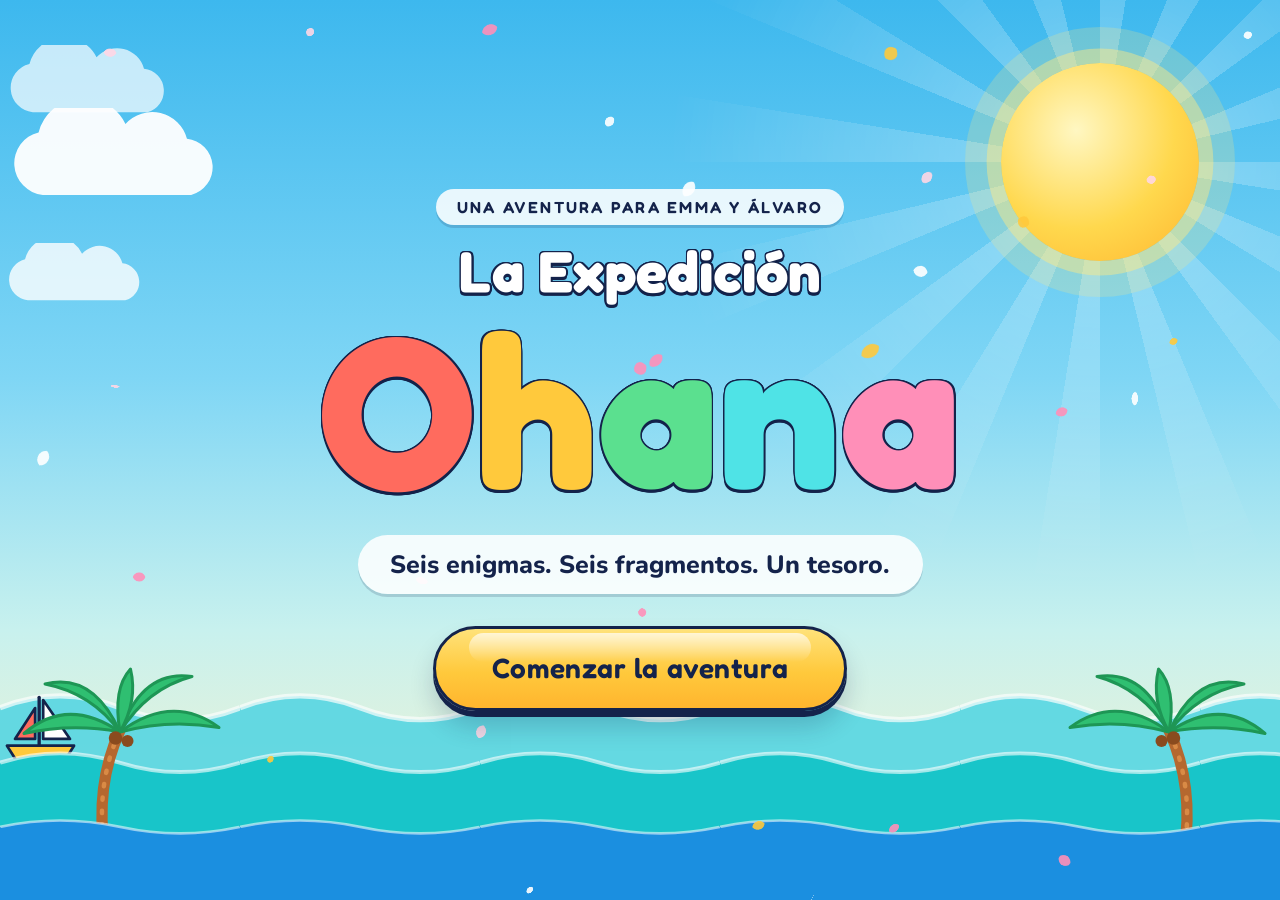
==== commit 369b309f: "Premio: parque de atracciones de día La pantalla final deja la noche y pasa a un parque a pleno día," ====
--- a/index.html
+++ b/index.html
@@ -40,6 +40,7 @@
 <div id="ambient" aria-hidden="true">
   <div class="sky"></div>
   <div class="sky sunset"></div>
+  <div class="sky park"></div>
   <div class="sun"><div class="sun-rays"></div><div class="sun-disc"></div></div>
   <svg class="cloud c1"><use href="#cloud"/></svg>
   <svg class="cloud c2"><use href="#cloud"/></svg>
@@ -144,7 +145,6 @@
 
   <!-- PREMIO -->
   <section id="s-reveal" class="scene">
-    <div class="night"></div>
     <div class="castle" id="castle"></div>
     <div class="reveal-content">
       <p class="kicker reveal-step">El tesoro de la Expedición Ohana es…</p>
@@ -159,6 +159,7 @@
         <div class="final-msg" id="finalMsg"></div>
       </section>
     </div>
+    <button id="scrollHint" class="btn btn-soft small scroll-hint hidden">Hay un mensaje para vosotros ↓</button>
   </section>
 </main>
 
--- a/css/style.css
+++ b/css/style.css
@@ -84,6 +84,12 @@
   opacity: 0; transition: opacity 2.4s ease;
 }
 body[data-stage="chest"] .sky.sunset { opacity: 1; }
+.sky.park { /* azul más profundo arriba para que los fuegos artificiales destaquen de día */
+  background: linear-gradient(180deg, #1667D9 0%, #2F9BEF 34%, #8FDDF7 68%, #DDF7EE 100%);
+  opacity: 0; transition: opacity 2s ease;
+}
+body[data-stage="reveal"] .sky.park { opacity: 1; }
+body[data-stage="reveal"] .sea { opacity: 0; transition: opacity 1s; }
 
 .sun { position: absolute; right: 9vmin; top: 7vmin; width: 22vmin; height: 22vmin; transition: transform 3s var(--ease); }
 body[data-stage="chest"] .sun { transform: translate(-28vw, 46vh) scale(1.5); }
@@ -515,17 +521,21 @@
 #flash.go { animation: flash 2.6s ease forwards; }
 @keyframes flash { 0% { opacity: 0; } 25% { opacity: 1; } 60% { opacity: 1; } 100% { opacity: 0; } }
 
-/* Premio (noche de fuegos artificiales) */
-#s-reveal { justify-content: flex-start; padding-top: 40px; padding-bottom: min(30vh, 320px); }
-.night {
-  position: fixed; inset: 0; z-index: -1;
-  background:
-    radial-gradient(ellipse 120% 60% at 50% 110%, rgba(255, 120, 170, .5), transparent 60%),
-    radial-gradient(ellipse 80% 50% at 50% 100%, rgba(255, 190, 120, .4), transparent 60%),
-    linear-gradient(180deg, #0B1240 0%, #1B1E6B 35%, #4A2C8F 70%, #8A3F9E 100%);
-}
-.castle { position: fixed; left: 0; right: 0; bottom: 0; z-index: -1; height: min(34vh, 380px); pointer-events: none; opacity: .92; }
-.castle svg { width: 100%; height: 100%; overflow: visible; }
+/* Premio (parque de atracciones de día, con fuegos artificiales) */
+#s-reveal { justify-content: flex-start; padding-top: 40px; padding-bottom: min(52vh, 520px); }
+.castle { position: fixed; left: 0; right: 0; bottom: 0; z-index: -1; height: min(56vh, 560px); pointer-events: none; }
+.castle svg { width: 100%; height: 100%; overflow: visible; display: block; animation: parkIn 1.6s var(--ease) both; }
+@keyframes parkIn { from { opacity: 0; transform: translateY(18%); } }
+.pk-wheel { animation: turn 46s linear infinite; }
+.pk-balloon > g { animation: balloon 6s ease-in-out infinite; }
+.pk-balloon.b2 > g { animation-duration: 7.5s; animation-delay: -3s; }
+@keyframes balloon { 50% { transform: translateY(-16px) rotate(2deg); } }
+.pk-horse { animation: horse 1.8s ease-in-out infinite; }
+.pk-horse.h1 { animation-delay: -.6s; }
+.pk-horse.h2 { animation-delay: -1.2s; }
+@keyframes horse { 50% { transform: translateY(-16px); } }
+.pk-flag { transform-box: fill-box; transform-origin: 0 50%; animation: flagWave 1.4s ease-in-out infinite; }
+@keyframes flagWave { 50% { transform: scaleX(.72) skewY(8deg); } }
 .reveal-content { position: relative; display: flex; flex-direction: column; align-items: center; width: min(860px, 100%); }
 .reveal-step { opacity: 0; transform: translateY(40px) scale(.94); transition: opacity .9s ease, transform 1.1s var(--spring); }
 .reveal-step.on { opacity: 1; transform: none; }
@@ -543,7 +553,7 @@
   position: relative; width: min(760px, 100%); display: flex; border-radius: var(--r-l); overflow: hidden;
   color: var(--ink); border: var(--line);
   background: linear-gradient(135deg, #FFE27A 0%, var(--sun) 50%, #FFB52E 100%);
-  box-shadow: 0 8px 0 #0A0F33, 0 30px 70px rgba(0, 0, 0, .5);
+  box-shadow: 0 8px 0 var(--ink), var(--soft);
 }
 .ticket .main { position: relative; flex: 1; padding: clamp(18px, 3.5vmin, 30px) clamp(18px, 4vmin, 36px); text-align: left; overflow: hidden; }
 .ticket .main::after {
@@ -564,14 +574,17 @@
 .ticket .t-grid div { font-weight: 800; font-size: clamp(15px, 2.3vmin, 19px); }
 .ticket .t-grid small { display: block; font-family: var(--font-title); font-weight: 600; font-size: 11px; letter-spacing: .14em; opacity: .75; }
 
+.scroll-hint { position: fixed; left: 50%; bottom: 18px; z-index: 5; margin-left: -9.5em; width: 19em; animation: hintBob 1.6s ease-in-out infinite; }
+@keyframes hintBob { 50% { transform: translateY(-8px); } }
+
 /* Recuerdo de boda: foto en arco + mensaje */
 .keepsake {
-  position: relative; margin: 46px 0 20px; width: min(920px, 100%);
+  position: relative; margin: min(54vh, 540px) 0 20px; width: min(920px, 100%); /* deja ver el parque bajo el billete */
   display: flex; align-items: center; gap: clamp(20px, 4vmin, 40px);
   padding: clamp(24px, 4.2vmin, 42px);
   border-radius: var(--r-l); color: var(--ink); border: var(--line);
   background: var(--sand);
-  box-shadow: 0 8px 0 #0A0F33, 0 40px 90px rgba(0, 0, 0, .55);
+  box-shadow: 0 8px 0 var(--ink), var(--soft);
 }
 .arch { flex: 0 0 clamp(230px, 36%, 330px); margin: 0; position: relative; }
 .arch-frame {
@@ -636,7 +649,7 @@
   .isle { display: none; }
 }
 @media (prefers-reduced-motion: reduce) {
-  .sun-rays, .sun-disc, .cloud, .wave, .isle, .boat, .ov-rays, .chest-rays,
+  .sun-rays, .sun-disc, .cloud, .wave, .isle, .boat, .pk-wheel, .pk-balloon > g, .pk-horse, .pk-flag, .scroll-hint, .ov-rays, .chest-rays,
   .intro-title .big i, .btn-primary::after, .ticket .main::after, .tb-av, .btn.pulse, .medal.current { animation: none; }
   .scene, .scene.active { transition-duration: .01s; transform: none; }
 }
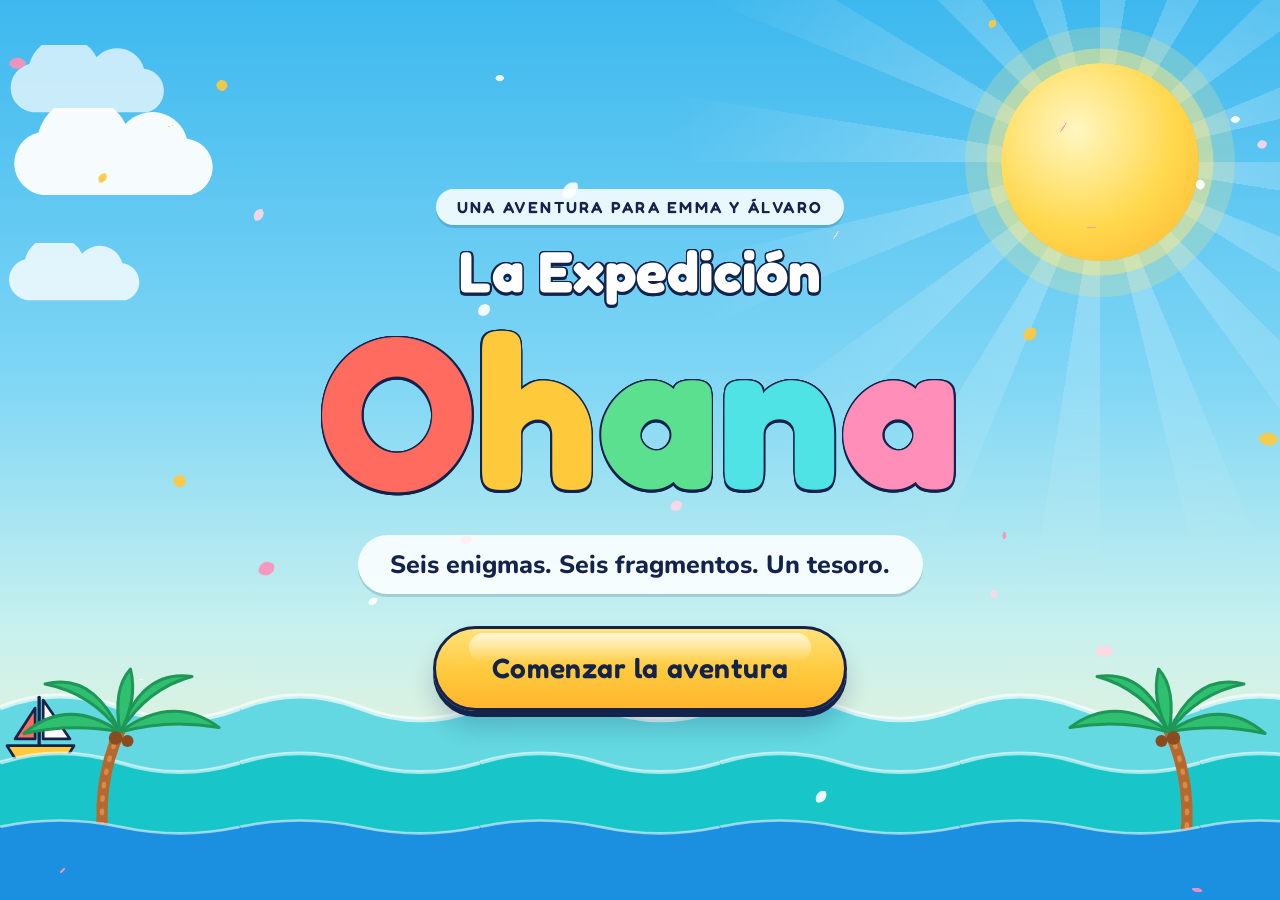
==== commit 99bb5205: "Premio: parque con las zonas reales de Disneyland París Sustituye las atracciones genéricas (noria, " ====
--- a/index.html
+++ b/index.html
@@ -40,7 +40,7 @@
 <div id="ambient" aria-hidden="true">
   <div class="sky"></div>
   <div class="sky sunset"></div>
-  <div class="sky park"></div>
+  <div class="sky parksky"></div>
   <div class="sun"><div class="sun-rays"></div><div class="sun-disc"></div></div>
   <svg class="cloud c1"><use href="#cloud"/></svg>
   <svg class="cloud c2"><use href="#cloud"/></svg>
@@ -159,7 +159,7 @@
         <div class="final-msg" id="finalMsg"></div>
       </section>
     </div>
-    <button id="scrollHint" class="btn btn-soft small scroll-hint hidden">Hay un mensaje para vosotros ↓</button>
+    <button id="scrollHint" class="btn btn-soft small scroll-hint hidden">Vuestro billete y un mensaje ↓</button>
   </section>
 </main>
 
--- a/css/style.css
+++ b/css/style.css
@@ -84,11 +84,11 @@
   opacity: 0; transition: opacity 2.4s ease;
 }
 body[data-stage="chest"] .sky.sunset { opacity: 1; }
-.sky.park { /* azul más profundo arriba para que los fuegos artificiales destaquen de día */
+.sky.parksky { /* azul más profundo arriba para que los fuegos artificiales destaquen de día */
   background: linear-gradient(180deg, #1667D9 0%, #2F9BEF 34%, #8FDDF7 68%, #DDF7EE 100%);
   opacity: 0; transition: opacity 2s ease;
 }
-body[data-stage="reveal"] .sky.park { opacity: 1; }
+body[data-stage="reveal"] .sky.parksky { opacity: 1; }
 body[data-stage="reveal"] .sea { opacity: 0; transition: opacity 1s; }
 
 .sun { position: absolute; right: 9vmin; top: 7vmin; width: 22vmin; height: 22vmin; transition: transform 3s var(--ease); }
@@ -522,24 +522,53 @@
 @keyframes flash { 0% { opacity: 0; } 25% { opacity: 1; } 60% { opacity: 1; } 100% { opacity: 0; } }
 
 /* Premio (parque de atracciones de día, con fuegos artificiales) */
-#s-reveal { justify-content: flex-start; padding-top: 40px; padding-bottom: min(52vh, 520px); }
-.castle { position: fixed; left: 0; right: 0; bottom: 0; z-index: -1; height: min(56vh, 560px); pointer-events: none; }
-.castle svg { width: 100%; height: 100%; overflow: visible; display: block; animation: parkIn 1.6s var(--ease) both; }
-@keyframes parkIn { from { opacity: 0; transform: translateY(18%); } }
-.pk-wheel { animation: turn 46s linear infinite; }
-.pk-balloon > g { animation: balloon 6s ease-in-out infinite; }
-.pk-balloon.b2 > g { animation-duration: 7.5s; animation-delay: -3s; }
-@keyframes balloon { 50% { transform: translateY(-16px) rotate(2deg); } }
-.pk-horse { animation: horse 1.8s ease-in-out infinite; }
-.pk-horse.h1 { animation-delay: -.6s; }
-.pk-horse.h2 { animation-delay: -1.2s; }
-@keyframes horse { 50% { transform: translateY(-16px); } }
-.pk-flag { transform-box: fill-box; transform-origin: 0 50%; animation: flagWave 1.4s ease-in-out infinite; }
-@keyframes flagWave { 50% { transform: scaleX(.72) skewY(8deg); } }
+#s-reveal { justify-content: flex-start; padding-top: 40px; padding-bottom: 72vh; }
+.castle { position: fixed; inset: 0; z-index: -1; pointer-events: none; overflow: hidden; }
+.park-ground { /* césped y vía del tren, a todo el ancho */
+  position: absolute; left: 0; right: 0; bottom: 0; height: calc(160px * var(--k, .7));
+  background: linear-gradient(180deg, var(--ink) 0 3px, #7EDB86 3px calc(14px * var(--k, .7)), #5FCF78 0);
+}
+.park-ground::after { content: ''; position: absolute; left: 0; right: 0; top: 81%; height: 5px; background: repeating-linear-gradient(90deg, var(--ink) 0 14px, #8A6B3A 14px 22px); }
+.park {
+  position: absolute; left: 50%; bottom: 0; width: 1600px; height: 780px; margin-left: -800px;
+  transform-origin: 50% 100%; transform: scale(var(--k, .7));
+  animation: parkIn 1.6s var(--ease) both;
+}
+@keyframes parkIn { from { opacity: 0; transform: translateY(22%) scale(var(--k, .7)); } }
+.pk { position: absolute; overflow: visible; }
+.pk-static { left: 0; top: 0; width: 1600px; height: 780px; }
+.pk-balloon { animation: balloon 6s ease-in-out infinite; }
+@keyframes balloon { 50% { transform: translateY(-18px) rotate(2.5deg); } }
+.pk-mine { offset-path: path('M34,560 C110,520 150,468 232,482 C318,496 322,566 410,552 C452,545 468,574 486,592'); offset-rotate: auto; offset-anchor: 50% 100%; animation: ride 7s linear infinite; }
+@keyframes ride { 0% { offset-distance: 0%; opacity: 0; } 5%, 94% { opacity: 1; } 100% { offset-distance: 100%; opacity: 0; } }
+.pk-shot { transform-origin: 0 50%; animation: shot 5s cubic-bezier(.5, 0, .9, .4) infinite; }
+@keyframes shot { 0%, 30% { transform: rotate(-52deg) translateX(0); opacity: 0; } 34% { opacity: 1; } 78% { transform: rotate(-52deg) translateX(620px); opacity: 1; } 84%, 100% { transform: rotate(-52deg) translateX(700px); opacity: 0; } }
+.pk-orbit { animation: orbit 6s linear infinite; }
+@keyframes orbit {
+  0% { transform: translateX(-104px) scale(.78); animation-timing-function: ease-in; }
+  25% { transform: translate(0, 12px) scale(1.08); animation-timing-function: ease-out; }
+  50% { transform: translateX(104px) scale(.78); animation-timing-function: ease-in; }
+  50.01% { transform: translateX(104px) scale(-.78, .78); animation-timing-function: ease-in; }
+  75% { transform: translate(0, -12px) scale(-.56, .56); animation-timing-function: ease-out; }
+  100% { transform: translateX(-104px) scale(-.78, .78); }
+}
+.pk-galleon { transform-origin: 50% 90%; animation: galleon 4s ease-in-out infinite; }
+@keyframes galleon { 0%, 100% { transform: rotate(-2.5deg); } 50% { transform: translateY(-7px) rotate(2.5deg); } }
+.pk-cup { transform-origin: 50% 90%; animation: cup 3.3s ease-in-out infinite; }
+@keyframes cup { 0%, 100% { transform: translateX(-16px) rotate(-7deg); } 50% { transform: translateX(16px) rotate(7deg); } }
+.pk-spark { animation: twinkle 2.2s ease-in-out infinite; }
+@keyframes twinkle { 0%, 100% { transform: scale(.2) rotate(0deg); opacity: 0; } 50% { transform: scale(1) rotate(45deg); opacity: 1; } }
+.pk-comet { offset-path: path('M470,360 Q800,-160 1130,360'); offset-rotate: auto; offset-anchor: 80% 50%; opacity: 0; animation: comet 7s ease-in-out infinite 2s; }
+@keyframes comet { 0% { offset-distance: 0%; opacity: 0; } 6% { opacity: 1; } 34% { opacity: 1; } 40%, 100% { offset-distance: 100%; opacity: 0; } }
+.pk-loose { opacity: 0; animation: loose 12s linear infinite; }
+@keyframes loose { 0% { transform: translate(0, 0); opacity: 0; } 5% { opacity: 1; } 85% { opacity: 1; } 100% { transform: translate(70px, -640px); opacity: 0; } }
+.pk-train { animation: train 24s linear infinite; }
+@keyframes train { from { transform: translateX(-1100px); } to { transform: translateX(2300px); } }
 .reveal-content { position: relative; display: flex; flex-direction: column; align-items: center; width: min(860px, 100%); }
 .reveal-step { opacity: 0; transform: translateY(40px) scale(.94); transition: opacity .9s ease, transform 1.1s var(--spring); }
 .reveal-step.on { opacity: 1; transform: none; }
-.reveal-title { font-size: clamp(40px, 8.8vmin, 96px); margin: 6px 0 28px; }
+.reveal-title { font-size: clamp(40px, 8.8vmin, 96px); margin: 6px 0 0; }
+.ticket { margin-top: 74vh; } /* la primera pantalla es el título sobre el parque */
 .reveal-title .l { display: inline-block; opacity: 0; transform: translateY(-60px) scale(2) rotate(-12deg); }
 .reveal-title .l:nth-child(5n+1) { color: var(--sun); }
 .reveal-title .l:nth-child(5n+2) { color: #FF9C92; }
@@ -574,12 +603,12 @@
 .ticket .t-grid div { font-weight: 800; font-size: clamp(15px, 2.3vmin, 19px); }
 .ticket .t-grid small { display: block; font-family: var(--font-title); font-weight: 600; font-size: 11px; letter-spacing: .14em; opacity: .75; }
 
-.scroll-hint { position: fixed; left: 50%; bottom: 18px; z-index: 5; margin-left: -9.5em; width: 19em; animation: hintBob 1.6s ease-in-out infinite; }
+.scroll-hint { position: fixed; left: 50%; bottom: 18px; z-index: 5; margin-left: -9.5em; width: 19em; background: var(--sun); animation: hintBob 1.6s ease-in-out infinite; }
 @keyframes hintBob { 50% { transform: translateY(-8px); } }
 
 /* Recuerdo de boda: foto en arco + mensaje */
 .keepsake {
-  position: relative; margin: min(54vh, 540px) 0 20px; width: min(920px, 100%); /* deja ver el parque bajo el billete */
+  position: relative; margin: 46px 0 20px; width: min(920px, 100%);
   display: flex; align-items: center; gap: clamp(20px, 4vmin, 40px);
   padding: clamp(24px, 4.2vmin, 42px);
   border-radius: var(--r-l); color: var(--ink); border: var(--line);
@@ -649,7 +678,7 @@
   .isle { display: none; }
 }
 @media (prefers-reduced-motion: reduce) {
-  .sun-rays, .sun-disc, .cloud, .wave, .isle, .boat, .pk-wheel, .pk-balloon > g, .pk-horse, .pk-flag, .scroll-hint, .ov-rays, .chest-rays,
+  .sun-rays, .sun-disc, .cloud, .wave, .isle, .boat, .pk-balloon, .pk-mine, .pk-shot, .pk-orbit, .pk-galleon, .pk-cup, .pk-spark, .pk-comet, .pk-loose, .pk-train, .scroll-hint, .ov-rays, .chest-rays,
   .intro-title .big i, .btn-primary::after, .ticket .main::after, .tb-av, .btn.pulse, .medal.current { animation: none; }
   .scene, .scene.active { transition-duration: .01s; transform: none; }
 }
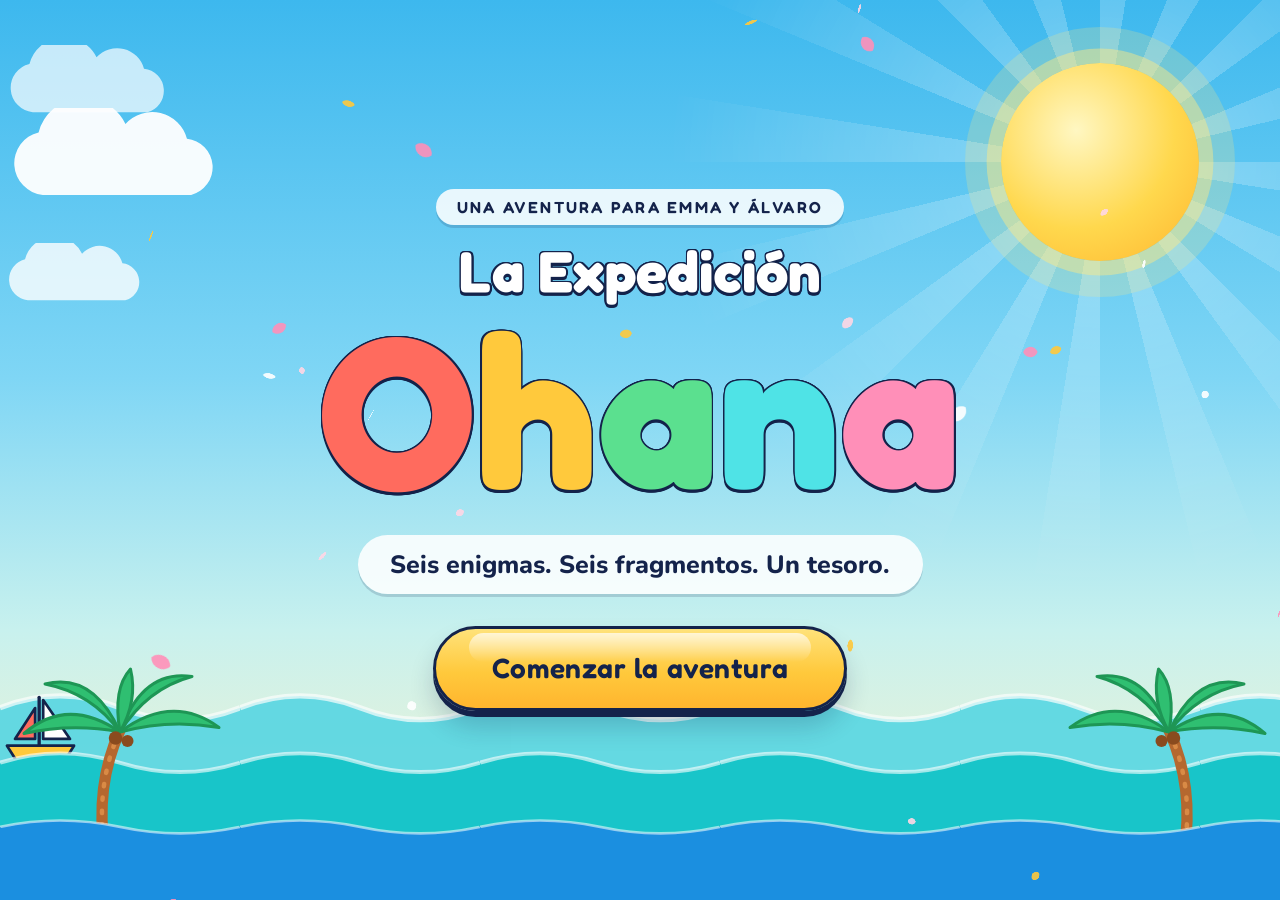
==== commit 21ec7115: "Isla con forma de cabeza de ratón y cofre de 200 toques La isla del mapa pasa a ser un círculo grand" ====
--- a/index.html
+++ b/index.html
@@ -138,7 +138,7 @@
         <circle cx="60" cy="60" r="52" class="ring-bg"/>
         <circle cx="60" cy="60" r="52" class="ring-fg" id="ringFg"/>
       </svg>
-      <div class="tap-num"><b id="tapNum">100</b><span>toques</span></div>
+      <div class="tap-num"><b id="tapNum">200</b><span>toques</span></div>
     </div>
     <div id="flash"></div>
   </section>
